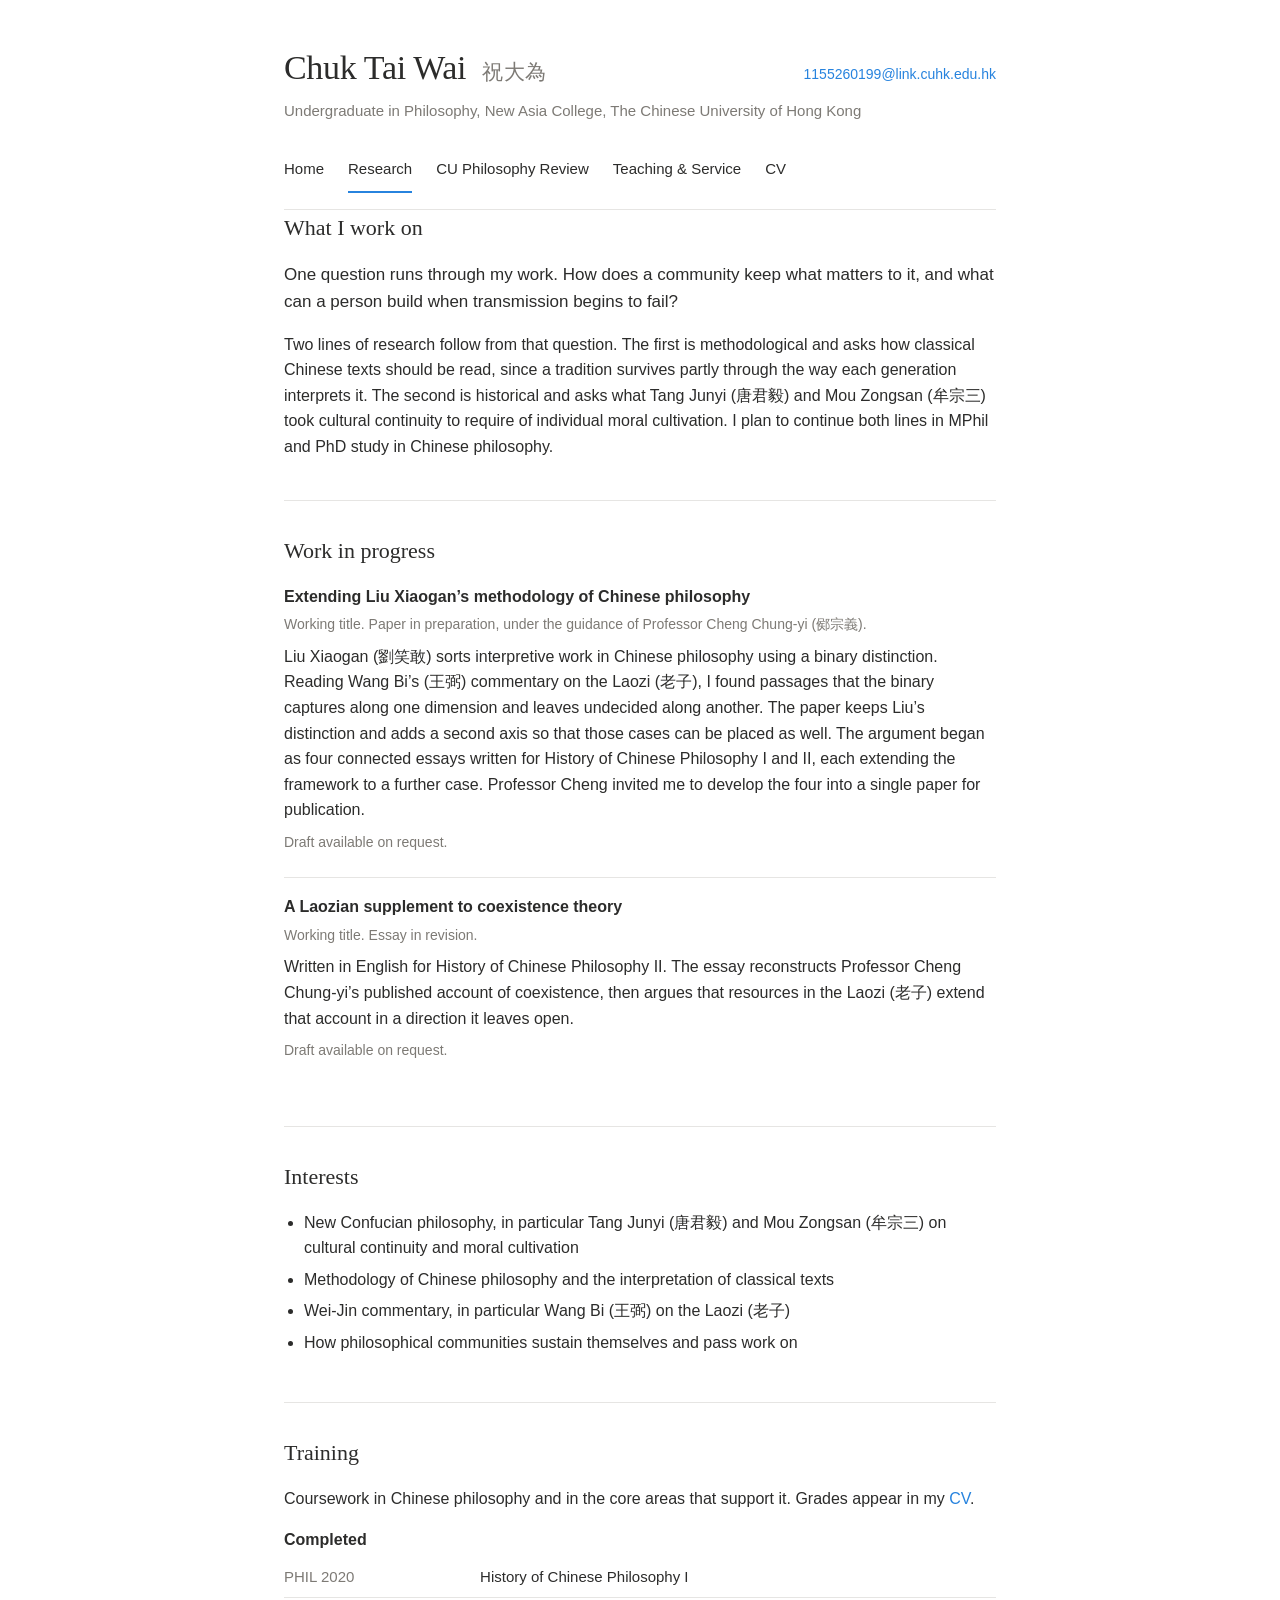
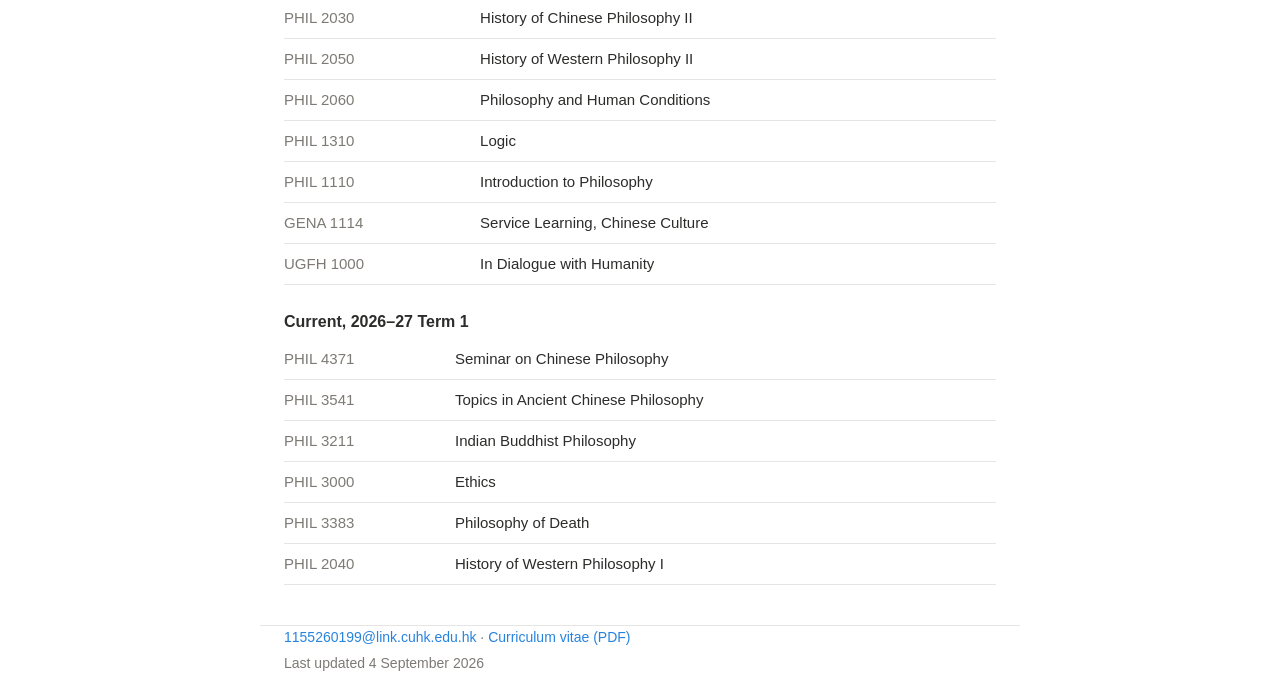
==== research.html @ b450a6c9 "Add files via upload" ====
<!DOCTYPE html>
<html lang="en">
<head>
<meta charset="utf-8">
<meta name="viewport" content="width=device-width, initial-scale=1">
<title>Research | Chuk Tai Wai</title>
<meta name="description" content="Research in Chinese philosophy by Chuk Tai Wai: methodology of interpretation, Wang Bi on the Laozi, and New Confucian accounts of cultural continuity.">
<link rel="icon" href="favicon.svg" type="image/svg+xml">
<link rel="stylesheet" href="style.css">
<link rel="canonical" href="https://chuktaiwai.com/research.html">
<meta property="og:type" content="website">
<meta property="og:title" content="Research | Chuk Tai Wai">
<meta property="og:description" content="Methodology of Chinese philosophy, Wang Bi on the Laozi, and New Confucian accounts of cultural continuity.">
<meta property="og:url" content="https://chuktaiwai.com/research.html">
<meta name="twitter:card" content="summary">
</head>
<body>

<header class="masthead">
  <div class="wrap">
    <div class="masthead-row">
      <h1 class="name">Chuk Tai Wai <span class="zh">祝大為</span></h1>
      <div class="masthead-contact"><a href="mailto:1155260199@link.cuhk.edu.hk">1155260199@link.cuhk.edu.hk</a></div>
    </div>
    <p class="role">Undergraduate in Philosophy, New Asia College, The Chinese University of Hong Kong</p>
    <nav class="menu" aria-label="Main">
      <a href="index.html">Home</a>
      <a href="research.html" aria-current="page">Research</a>
      <a href="review.html">CU Philosophy Review</a>
      <a href="service.html">Teaching &amp; Service</a>
      <a href="files/Chuk-Tai-Wai-CV.pdf">CV</a>
    </nav>
  </div>
</header>

<main class="wrap">

  <section>
    <h2>What I work on</h2>
    <p class="lead">One question runs through my work. How does a community keep what matters to it, and what can a person build when transmission begins to fail?</p>
    <p>Two lines of research follow from that question. The first is methodological and asks how classical Chinese texts should be read, since a tradition survives partly through the way each generation interprets it. The second is historical and asks what Tang Junyi (唐君毅) and Mou Zongsan (牟宗三) took cultural continuity to require of individual moral cultivation. I plan to continue both lines in MPhil and PhD study in Chinese philosophy.</p>
  </section>

  <section>
    <h2>Work in progress</h2>

    <!-- EDIT: add a new entry by copying one <div class="entry"> ... </div> block below. -->
    <div class="entry">
      <h3>Extending Liu Xiaogan&rsquo;s methodology of Chinese philosophy</h3>
      <p class="meta">Working title. Paper in preparation, under the guidance of Professor Cheng Chung-yi (鄇宗義).</p>
      <p>Liu Xiaogan (劉笑敢) sorts interpretive work in Chinese philosophy using a binary distinction. Reading Wang Bi&rsquo;s (王弼) commentary on the Laozi (老子), I found passages that the binary captures along one dimension and leaves undecided along another. The paper keeps Liu&rsquo;s distinction and adds a second axis so that those cases can be placed as well. The argument began as four connected essays written for History of Chinese Philosophy I and II, each extending the framework to a further case. Professor Cheng invited me to develop the four into a single paper for publication.</p>
      <p class="item-note">Draft available on request.</p>
    </div>

    <div class="entry">
      <h3>A Laozian supplement to coexistence theory</h3>
      <p class="meta">Working title. Essay in revision.</p>
      <p>Written in English for History of Chinese Philosophy II. The essay reconstructs Professor Cheng Chung-yi&rsquo;s published account of coexistence, then argues that resources in the Laozi (老子) extend that account in a direction it leaves open.</p>
      <p class="item-note">Draft available on request.</p>
    </div>
  </section>

  <section>
    <h2>Interests</h2>
    <ul class="compact">
      <li>New Confucian philosophy, in particular Tang Junyi (唐君毅) and Mou Zongsan (牟宗三) on cultural continuity and moral cultivation</li>
      <li>Methodology of Chinese philosophy and the interpretation of classical texts</li>
      <li>Wei-Jin commentary, in particular Wang Bi (王弼) on the Laozi (老子)</li>
      <li>How philosophical communities sustain themselves and pass work on</li>
    </ul>
  </section>

  <section>
    <h2>Training</h2>
    <p>Coursework in Chinese philosophy and in the core areas that support it. Grades appear in my <a href="files/Chuk-Tai-Wai-CV.pdf">CV</a>.</p>
    <h3>Completed</h3>
    <table>
      <tbody>
        <tr><td class="code">PHIL 2020</td><td>History of Chinese Philosophy I</td></tr>
        <tr><td class="code">PHIL 2030</td><td>History of Chinese Philosophy II</td></tr>
        <tr><td class="code">PHIL 2050</td><td>History of Western Philosophy II</td></tr>
        <tr><td class="code">PHIL 2060</td><td>Philosophy and Human Conditions</td></tr>
        <tr><td class="code">PHIL 1310</td><td>Logic</td></tr>
        <tr><td class="code">PHIL 1110</td><td>Introduction to Philosophy</td></tr>
        <tr><td class="code">GENA 1114</td><td>Service Learning, Chinese Culture</td></tr>
        <tr><td class="code">UGFH 1000</td><td>In Dialogue with Humanity</td></tr>
      </tbody>
    </table>
    <h3>Current, 2026&ndash;27 Term 1</h3>
    <table>
      <tbody>
        <tr><td class="code">PHIL 4371</td><td>Seminar on Chinese Philosophy</td></tr>
        <tr><td class="code">PHIL 3541</td><td>Topics in Ancient Chinese Philosophy</td></tr>
        <tr><td class="code">PHIL 3211</td><td>Indian Buddhist Philosophy</td></tr>
        <tr><td class="code">PHIL 3000</td><td>Ethics</td></tr>
        <tr><td class="code">PHIL 3383</td><td>Philosophy of Death</td></tr>
        <tr><td class="code">PHIL 2040</td><td>History of Western Philosophy I</td></tr>
      </tbody>
    </table>
  </section>

</main>

<footer class="wrap">
  <p><a href="mailto:1155260199@link.cuhk.edu.hk">1155260199@link.cuhk.edu.hk</a> &middot; <a href="files/Chuk-Tai-Wai-CV.pdf">Curriculum vitae (PDF)</a></p>
  <p>Last updated 4 September 2026</p>
</footer>

</body>
</html>
---- style.css ----
:root {
  --text: #2C2C2B;
  --muted: #7D7A75;
  --canvas: #FFFFFF;
  --soft: #F9F8F7;
  --border: #E6E5E3;
  --accent: #2783DE;
  --maxw: 760px;
}

@media (prefers-color-scheme: dark) {
  :root {
    --text: #FFFFFF;
    --muted: rgba(255,255,255,0.65);
    --canvas: #191919;
    --soft: #202020;
    --border: rgba(255,255,255,0.20);
    --accent: #5E9FE8;
  }
}

* { box-sizing: border-box; }

html { -webkit-text-size-adjust: 100%; }

body {
  margin: 0;
  background: var(--canvas);
  color: var(--text);
  font-family: -apple-system, BlinkMacSystemFont, "Segoe UI", Roboto, Helvetica, Arial, sans-serif;
  font-size: 16px;
  line-height: 1.6;
  -webkit-font-smoothing: antialiased;
}

.wrap {
  max-width: var(--maxw);
  margin: 0 auto;
  padding: 0 24px;
}

a { color: var(--accent); text-decoration: none; }
a:hover { text-decoration: underline; }
a:focus-visible { outline: 2px solid var(--accent); outline-offset: 2px; border-radius: 2px; }

/* Header */

.masthead { padding: 48px 0 0; }

.masthead-row {
  display: flex;
  flex-wrap: wrap;
  align-items: baseline;
  justify-content: space-between;
  gap: 8px 24px;
}

.name {
  font-family: Georgia, "Times New Roman", serif;
  font-size: 34px;
  line-height: 1.15;
  font-weight: 400;
  letter-spacing: -0.01em;
  margin: 0;
}

.name .zh {
  font-size: 0.62em;
  color: var(--muted);
  margin-left: 8px;
  letter-spacing: 0.02em;
}

.masthead-contact {
  font-size: 14px;
  color: var(--muted);
}

.role {
  margin: 12px 0 0;
  color: var(--muted);
  font-size: 15px;
}

/* Navigation */

nav.menu {
  margin-top: 24px;
  padding-bottom: 16px;
  border-bottom: 1px solid var(--border);
  display: flex;
  flex-wrap: wrap;
  gap: 8px 24px;
  font-size: 15px;
}

nav.menu a {
  color: var(--text);
  padding: 10px 0;
  min-height: 44px;
  display: inline-flex;
  align-items: center;
  border-bottom: 2px solid transparent;
}

nav.menu a:hover { text-decoration: none; border-bottom-color: var(--border); }
nav.menu a[aria-current="page"] { border-bottom-color: var(--accent); }

/* Sections */

main { padding: 40px 0 0; }

section { padding: 0 0 40px; }
section + section { border-top: 1px solid var(--border); padding-top: 32px; }

h2 {
  font-family: Georgia, "Times New Roman", serif;
  font-size: 22px;
  font-weight: 400;
  margin: 0 0 16px;
}

h3 {
  font-size: 16px;
  font-weight: 600;
  margin: 24px 0 4px;
}

h3:first-of-type { margin-top: 0; }

p { margin: 0 0 16px; }
p:last-child { margin-bottom: 0; }

.lead { font-size: 17px; }

.meta { color: var(--muted); font-size: 14px; margin: 0 0 8px; }

/* Bio row */

.bio {
  display: flex;
  gap: 32px;
  align-items: flex-start;
}

.bio img {
  width: 160px;
  height: 160px;
  border-radius: 8px;
  border: 1px solid var(--border);
  background: var(--soft);
  flex: 0 0 auto;
}

.bio-text { flex: 1 1 auto; min-width: 0; }

@media (max-width: 560px) {
  .bio { flex-direction: column; gap: 20px; }
  .bio img { width: 128px; height: 128px; }
  .name { font-size: 28px; }
  .masthead { padding-top: 32px; }
}

/* Lists */

ul.plain, ol.plain {
  margin: 0;
  padding: 0;
  list-style: none;
}

ul.plain > li, ol.plain > li {
  padding: 12px 0;
  border-top: 1px solid var(--border);
}

ul.plain > li:first-child, ol.plain > li:first-child { border-top: 0; padding-top: 0; }

.item-title { font-weight: 600; }
.item-note { color: var(--muted); font-size: 14px; }

ul.compact { margin: 0; padding-left: 20px; }
ul.compact li { margin-bottom: 6px; }

/* Callout for the work-in-progress entries */

.entry { padding: 16px 0; border-top: 1px solid var(--border); }
.entry:first-of-type { border-top: 0; padding-top: 0; }
.entry h3 { margin-top: 0; }
.entry p { margin-bottom: 8px; }

/* Course table */

table {
  width: 100%;
  border-collapse: collapse;
  font-size: 15px;
}

th, td {
  text-align: left;
  padding: 8px 12px 8px 0;
  border-bottom: 1px solid var(--border);
  vertical-align: top;
}

th { font-weight: 600; color: var(--muted); font-size: 14px; }
td.code { white-space: nowrap; color: var(--muted); }

/* Footer */

footer {
  border-top: 1px solid var(--border);
  margin-top: 8px;
  padding: 24px 0 64px;
  color: var(--muted);
  font-size: 14px;
}

footer p { margin: 0 0 4px; }

@media print {
  nav.menu, footer { display: none; }
  body { font-size: 11pt; color: #000; background: #fff; }
}
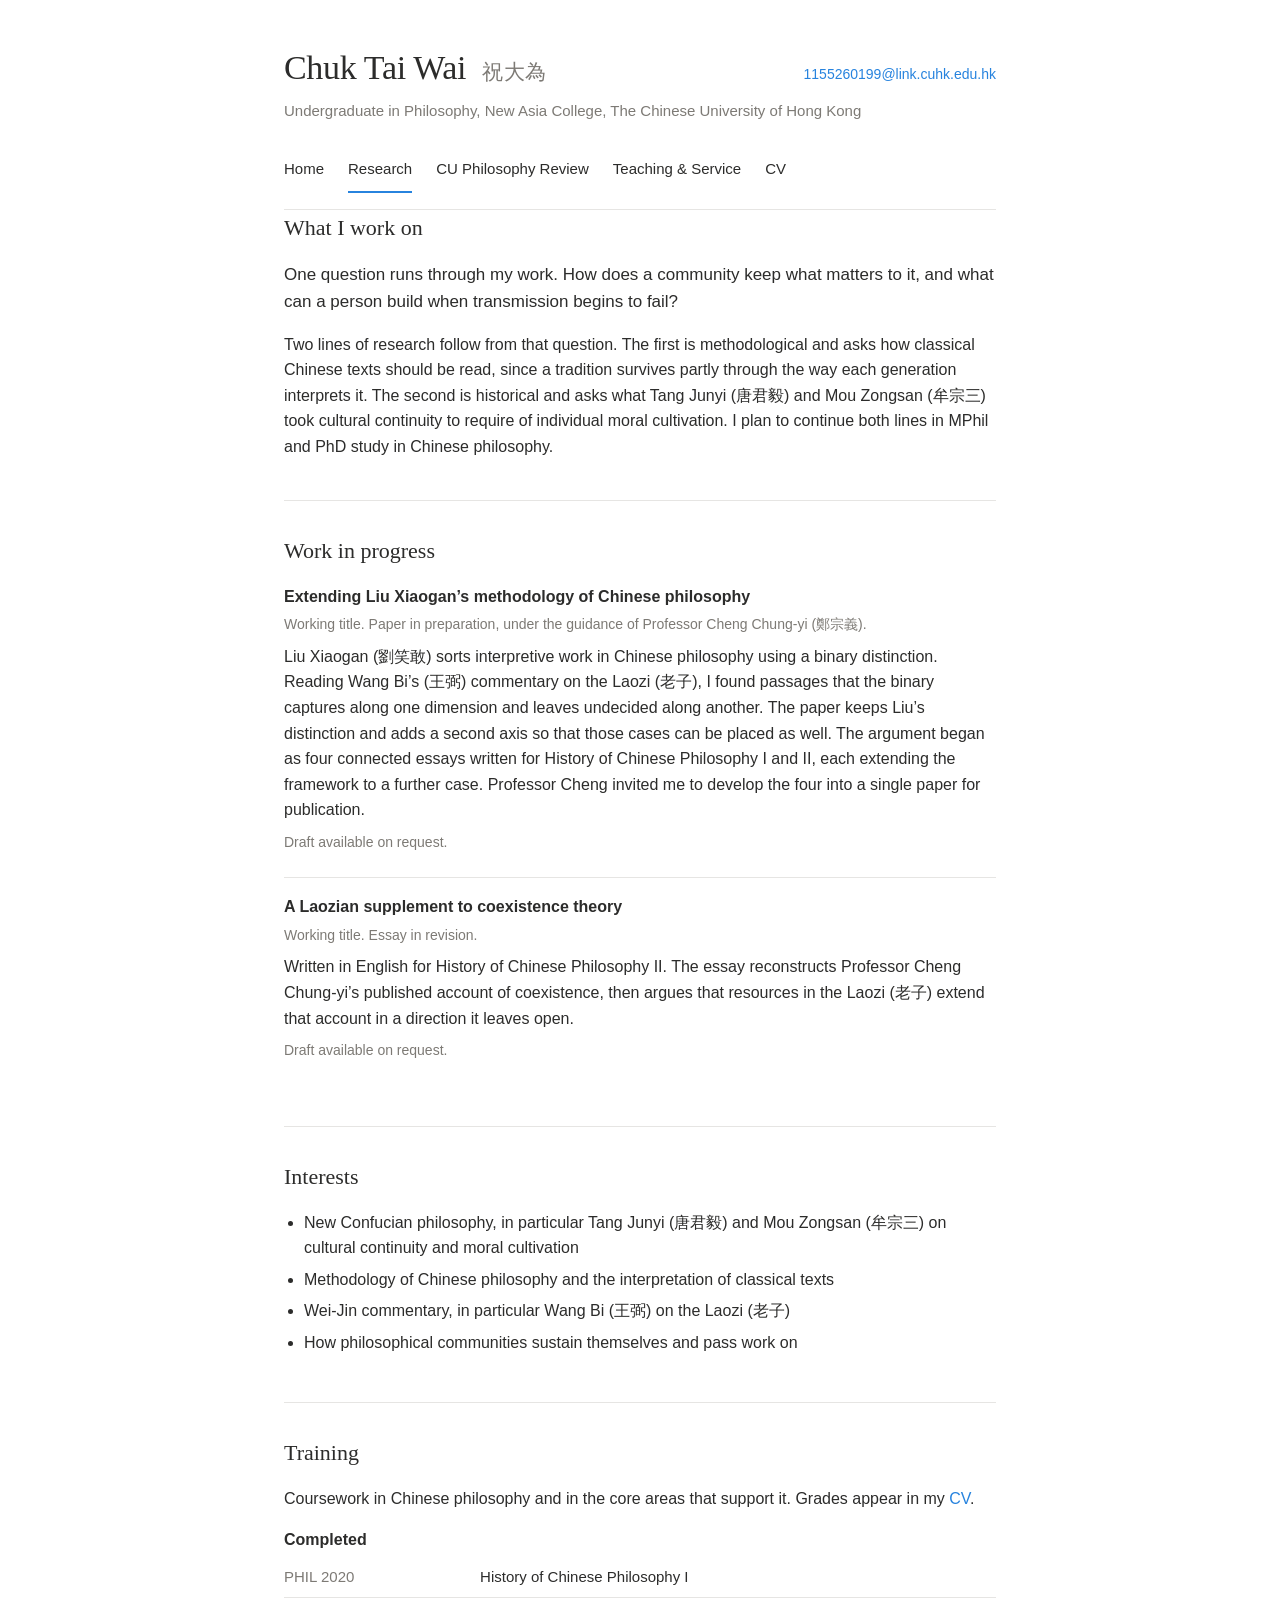
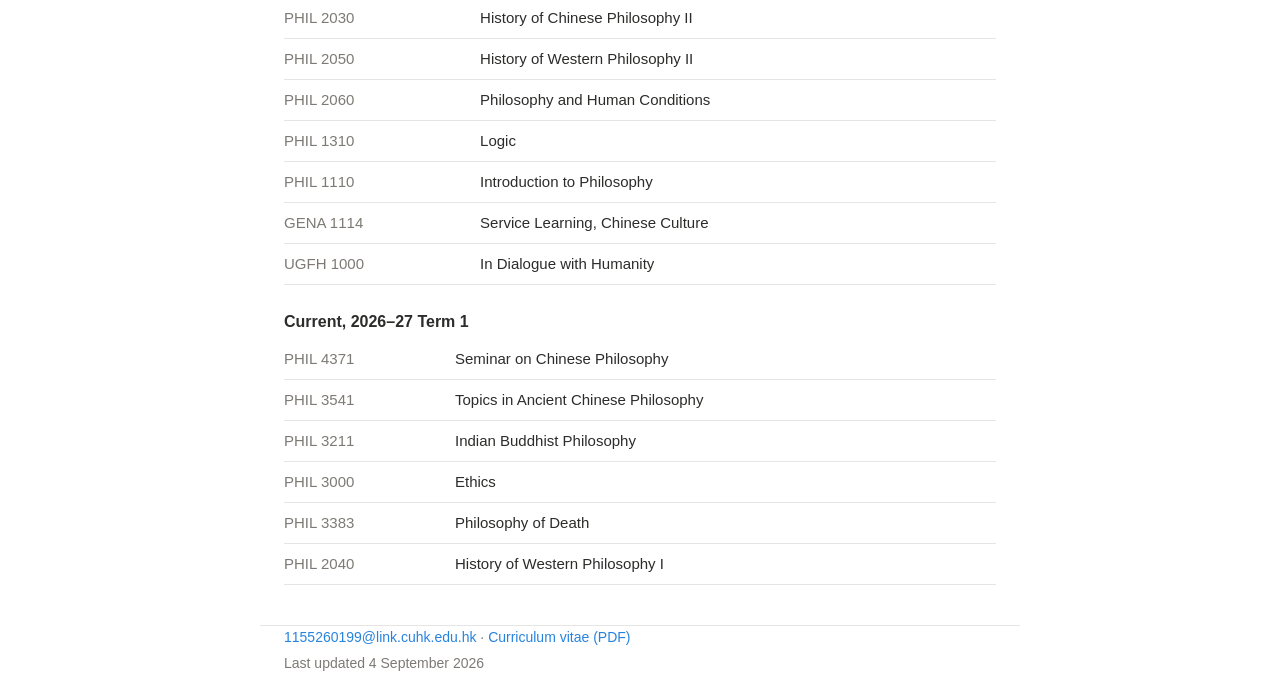
==== commit da65a0c2: "Fix Professor Cheng's name" ====
--- a/research.html
+++ b/research.html
@@ -47,7 +47,7 @@
     <!-- EDIT: add a new entry by copying one <div class="entry"> ... </div> block below. -->
     <div class="entry">
       <h3>Extending Liu Xiaogan&rsquo;s methodology of Chinese philosophy</h3>
-      <p class="meta">Working title. Paper in preparation, under the guidance of Professor Cheng Chung-yi (鄇宗義).</p>
+      <p class="meta">Working title. Paper in preparation, under the guidance of Professor Cheng Chung-yi (鄭宗義).</p>
       <p>Liu Xiaogan (劉笑敢) sorts interpretive work in Chinese philosophy using a binary distinction. Reading Wang Bi&rsquo;s (王弼) commentary on the Laozi (老子), I found passages that the binary captures along one dimension and leaves undecided along another. The paper keeps Liu&rsquo;s distinction and adds a second axis so that those cases can be placed as well. The argument began as four connected essays written for History of Chinese Philosophy I and II, each extending the framework to a further case. Professor Cheng invited me to develop the four into a single paper for publication.</p>
       <p class="item-note">Draft available on request.</p>
     </div>
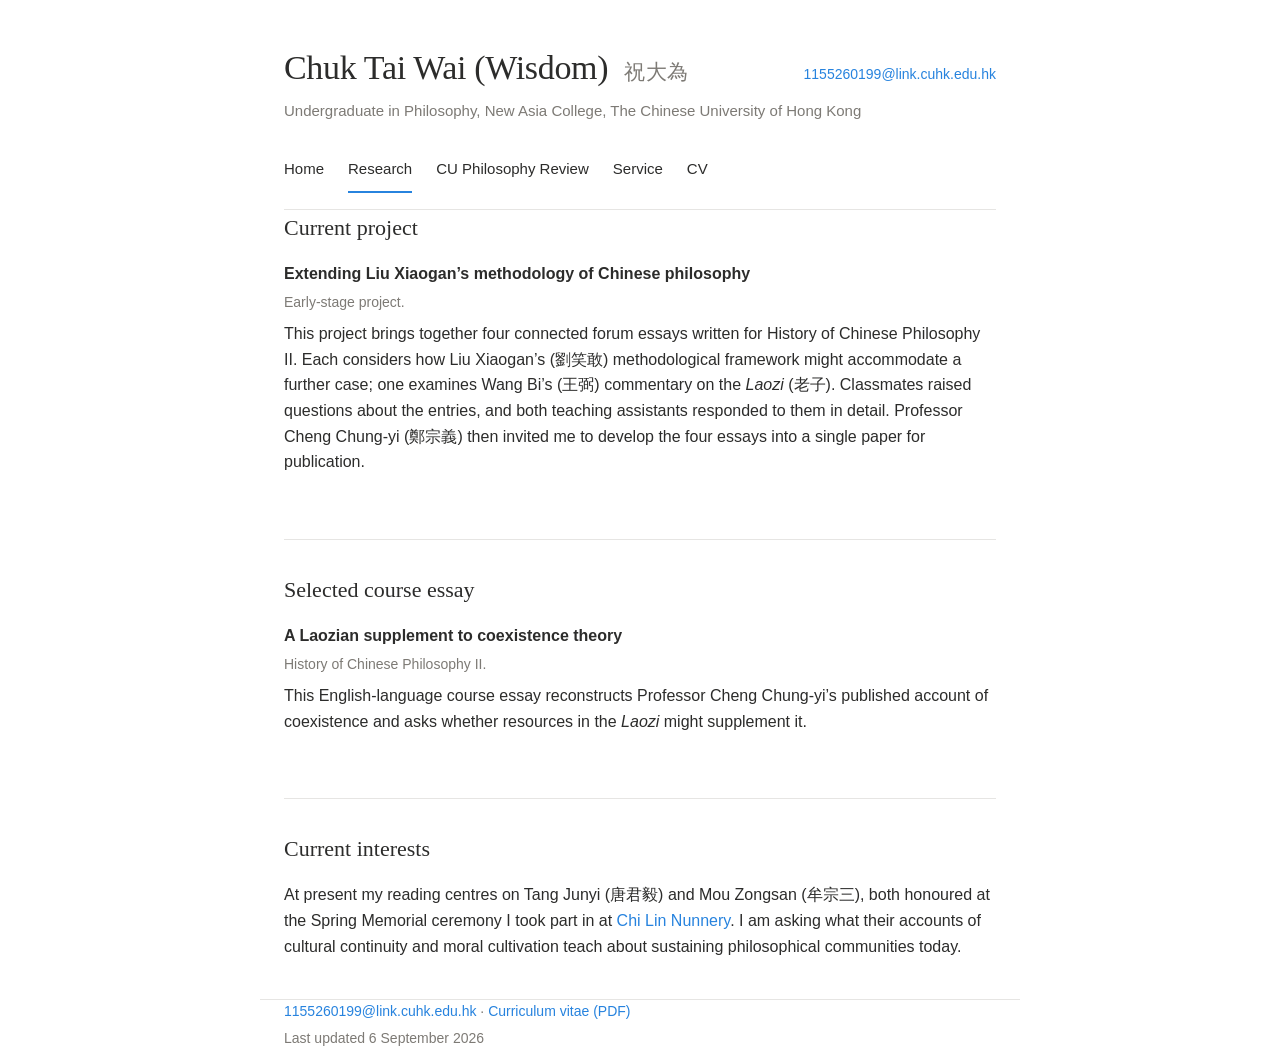
==== commit 1cca7663: "Add files via upload" ====
--- a/research.html
+++ b/research.html
@@ -4,13 +4,13 @@
 <meta charset="utf-8">
 <meta name="viewport" content="width=device-width, initial-scale=1">
 <title>Research | Chuk Tai Wai</title>
-<meta name="description" content="Research in Chinese philosophy by Chuk Tai Wai: methodology of interpretation, Wang Bi on the Laozi, and New Confucian accounts of cultural continuity.">
+<meta name="description" content="Current academic work and interests of Chuk Tai Wai, including Liu Xiaogan’s methodology of Chinese philosophy and New Confucian accounts of cultural continuity.">
 <link rel="icon" href="favicon.svg" type="image/svg+xml">
 <link rel="stylesheet" href="style.css">
 <link rel="canonical" href="https://chuktaiwai.com/research.html">
 <meta property="og:type" content="website">
 <meta property="og:title" content="Research | Chuk Tai Wai">
-<meta property="og:description" content="Methodology of Chinese philosophy, Wang Bi on the Laozi, and New Confucian accounts of cultural continuity.">
+<meta property="og:description" content="A current paper project on Liu Xiaogan’s methodology and a selected course essay on the Laozi.">
 <meta property="og:url" content="https://chuktaiwai.com/research.html">
 <meta name="twitter:card" content="summary">
 </head>
@@ -19,7 +19,7 @@
 <header class="masthead">
   <div class="wrap">
     <div class="masthead-row">
-      <h1 class="name">Chuk Tai Wai <span class="zh">祝大為</span></h1>
+      <h1 class="name">Chuk Tai Wai (Wisdom) <span class="zh">祝大為</span></h1>
       <div class="masthead-contact"><a href="mailto:1155260199@link.cuhk.edu.hk">1155260199@link.cuhk.edu.hk</a></div>
     </div>
     <p class="role">Undergraduate in Philosophy, New Asia College, The Chinese University of Hong Kong</p>
@@ -27,7 +27,7 @@
       <a href="index.html">Home</a>
       <a href="research.html" aria-current="page">Research</a>
       <a href="review.html">CU Philosophy Review</a>
-      <a href="service.html">Teaching &amp; Service</a>
+      <a href="service.html">Service</a>
       <a href="files/Chuk-Tai-Wai-CV.pdf">CV</a>
     </nav>
   </div>
@@ -36,74 +36,34 @@
 <main class="wrap">
 
   <section>
-    <h2>What I work on</h2>
-    <p class="lead">One question runs through my work. How does a community keep what matters to it, and what can a person build when transmission begins to fail?</p>
-    <p>Two lines of research follow from that question. The first is methodological and asks how classical Chinese texts should be read, since a tradition survives partly through the way each generation interprets it. The second is historical and asks what Tang Junyi (唐君毅) and Mou Zongsan (牟宗三) took cultural continuity to require of individual moral cultivation. I plan to continue both lines in MPhil and PhD study in Chinese philosophy.</p>
-  </section>
-
-  <section>
-    <h2>Work in progress</h2>
-
-    <!-- EDIT: add a new entry by copying one <div class="entry"> ... </div> block below. -->
+    <h2>Current project</h2>
     <div class="entry">
       <h3>Extending Liu Xiaogan&rsquo;s methodology of Chinese philosophy</h3>
-      <p class="meta">Working title. Paper in preparation, under the guidance of Professor Cheng Chung-yi (鄭宗義).</p>
-      <p>Liu Xiaogan (劉笑敢) sorts interpretive work in Chinese philosophy using a binary distinction. Reading Wang Bi&rsquo;s (王弼) commentary on the Laozi (老子), I found passages that the binary captures along one dimension and leaves undecided along another. The paper keeps Liu&rsquo;s distinction and adds a second axis so that those cases can be placed as well. The argument began as four connected essays written for History of Chinese Philosophy I and II, each extending the framework to a further case. Professor Cheng invited me to develop the four into a single paper for publication.</p>
-      <p class="item-note">Draft available on request.</p>
-    </div>
-
-    <div class="entry">
-      <h3>A Laozian supplement to coexistence theory</h3>
-      <p class="meta">Working title. Essay in revision.</p>
-      <p>Written in English for History of Chinese Philosophy II. The essay reconstructs Professor Cheng Chung-yi&rsquo;s published account of coexistence, then argues that resources in the Laozi (老子) extend that account in a direction it leaves open.</p>
-      <p class="item-note">Draft available on request.</p>
+      <p class="meta">Early-stage project.</p>
+      <p>This project brings together four connected forum essays written for History of Chinese Philosophy II. Each considers how Liu Xiaogan&rsquo;s (劉笑敢) methodological framework might accommodate a further case; one examines Wang Bi&rsquo;s (王弼) commentary on the <em>Laozi</em> (老子). Classmates raised questions about the entries, and both teaching assistants responded to them in detail. Professor Cheng Chung-yi (鄭宗義) then invited me to develop the four essays into a single paper for publication.</p>
     </div>
   </section>
 
   <section>
-    <h2>Interests</h2>
-    <ul class="compact">
-      <li>New Confucian philosophy, in particular Tang Junyi (唐君毅) and Mou Zongsan (牟宗三) on cultural continuity and moral cultivation</li>
-      <li>Methodology of Chinese philosophy and the interpretation of classical texts</li>
-      <li>Wei-Jin commentary, in particular Wang Bi (王弼) on the Laozi (老子)</li>
-      <li>How philosophical communities sustain themselves and pass work on</li>
-    </ul>
+    <h2>Selected course essay</h2>
+    <div class="entry">
+      <h3>A Laozian supplement to coexistence theory</h3>
+      <p class="meta">History of Chinese Philosophy II.</p>
+      <p>This English-language course essay reconstructs Professor Cheng Chung-yi&rsquo;s published account of coexistence and asks whether resources in the <em>Laozi</em> might supplement it.</p>
+    </div>
   </section>
 
   <section>
-    <h2>Training</h2>
-    <p>Coursework in Chinese philosophy and in the core areas that support it. Grades appear in my <a href="files/Chuk-Tai-Wai-CV.pdf">CV</a>.</p>
-    <h3>Completed</h3>
-    <table>
-      <tbody>
-        <tr><td class="code">PHIL 2020</td><td>History of Chinese Philosophy I</td></tr>
-        <tr><td class="code">PHIL 2030</td><td>History of Chinese Philosophy II</td></tr>
-        <tr><td class="code">PHIL 2050</td><td>History of Western Philosophy II</td></tr>
-        <tr><td class="code">PHIL 2060</td><td>Philosophy and Human Conditions</td></tr>
-        <tr><td class="code">PHIL 1310</td><td>Logic</td></tr>
-        <tr><td class="code">PHIL 1110</td><td>Introduction to Philosophy</td></tr>
-        <tr><td class="code">GENA 1114</td><td>Service Learning, Chinese Culture</td></tr>
-        <tr><td class="code">UGFH 1000</td><td>In Dialogue with Humanity</td></tr>
-      </tbody>
-    </table>
-    <h3>Current, 2026&ndash;27 Term 1</h3>
-    <table>
-      <tbody>
-        <tr><td class="code">PHIL 4371</td><td>Seminar on Chinese Philosophy</td></tr>
-        <tr><td class="code">PHIL 3541</td><td>Topics in Ancient Chinese Philosophy</td></tr>
-        <tr><td class="code">PHIL 3211</td><td>Indian Buddhist Philosophy</td></tr>
-        <tr><td class="code">PHIL 3000</td><td>Ethics</td></tr>
-        <tr><td class="code">PHIL 3383</td><td>Philosophy of Death</td></tr>
-        <tr><td class="code">PHIL 2040</td><td>History of Western Philosophy I</td></tr>
-      </tbody>
-    </table>
+    <h2>Current interests</h2>
+    <p>At present my reading centres on Tang Junyi (唐君毅) and Mou Zongsan (牟宗三), both honoured at the Spring Memorial ceremony I took part in at <a href="service.html">Chi Lin Nunnery</a>. I am asking what their accounts of cultural continuity and moral cultivation teach about sustaining philosophical communities today.</p>
   </section>
 
 </main>
 
 <footer class="wrap">
   <p><a href="mailto:1155260199@link.cuhk.edu.hk">1155260199@link.cuhk.edu.hk</a> &middot; <a href="files/Chuk-Tai-Wai-CV.pdf">Curriculum vitae (PDF)</a></p>
-  <p>Last updated 4 September 2026</p>
+  <!-- EDIT: change this date whenever you update the site. -->
+  <p>Last updated 6 September 2026</p>
 </footer>
 
 </body>
--- a/style.css
+++ b/style.css
@@ -69,6 +69,8 @@
   color: var(--muted);
   margin-left: 8px;
   letter-spacing: 0.02em;
+  display: inline-block;
+  white-space: nowrap;
 }
 
 .masthead-contact {
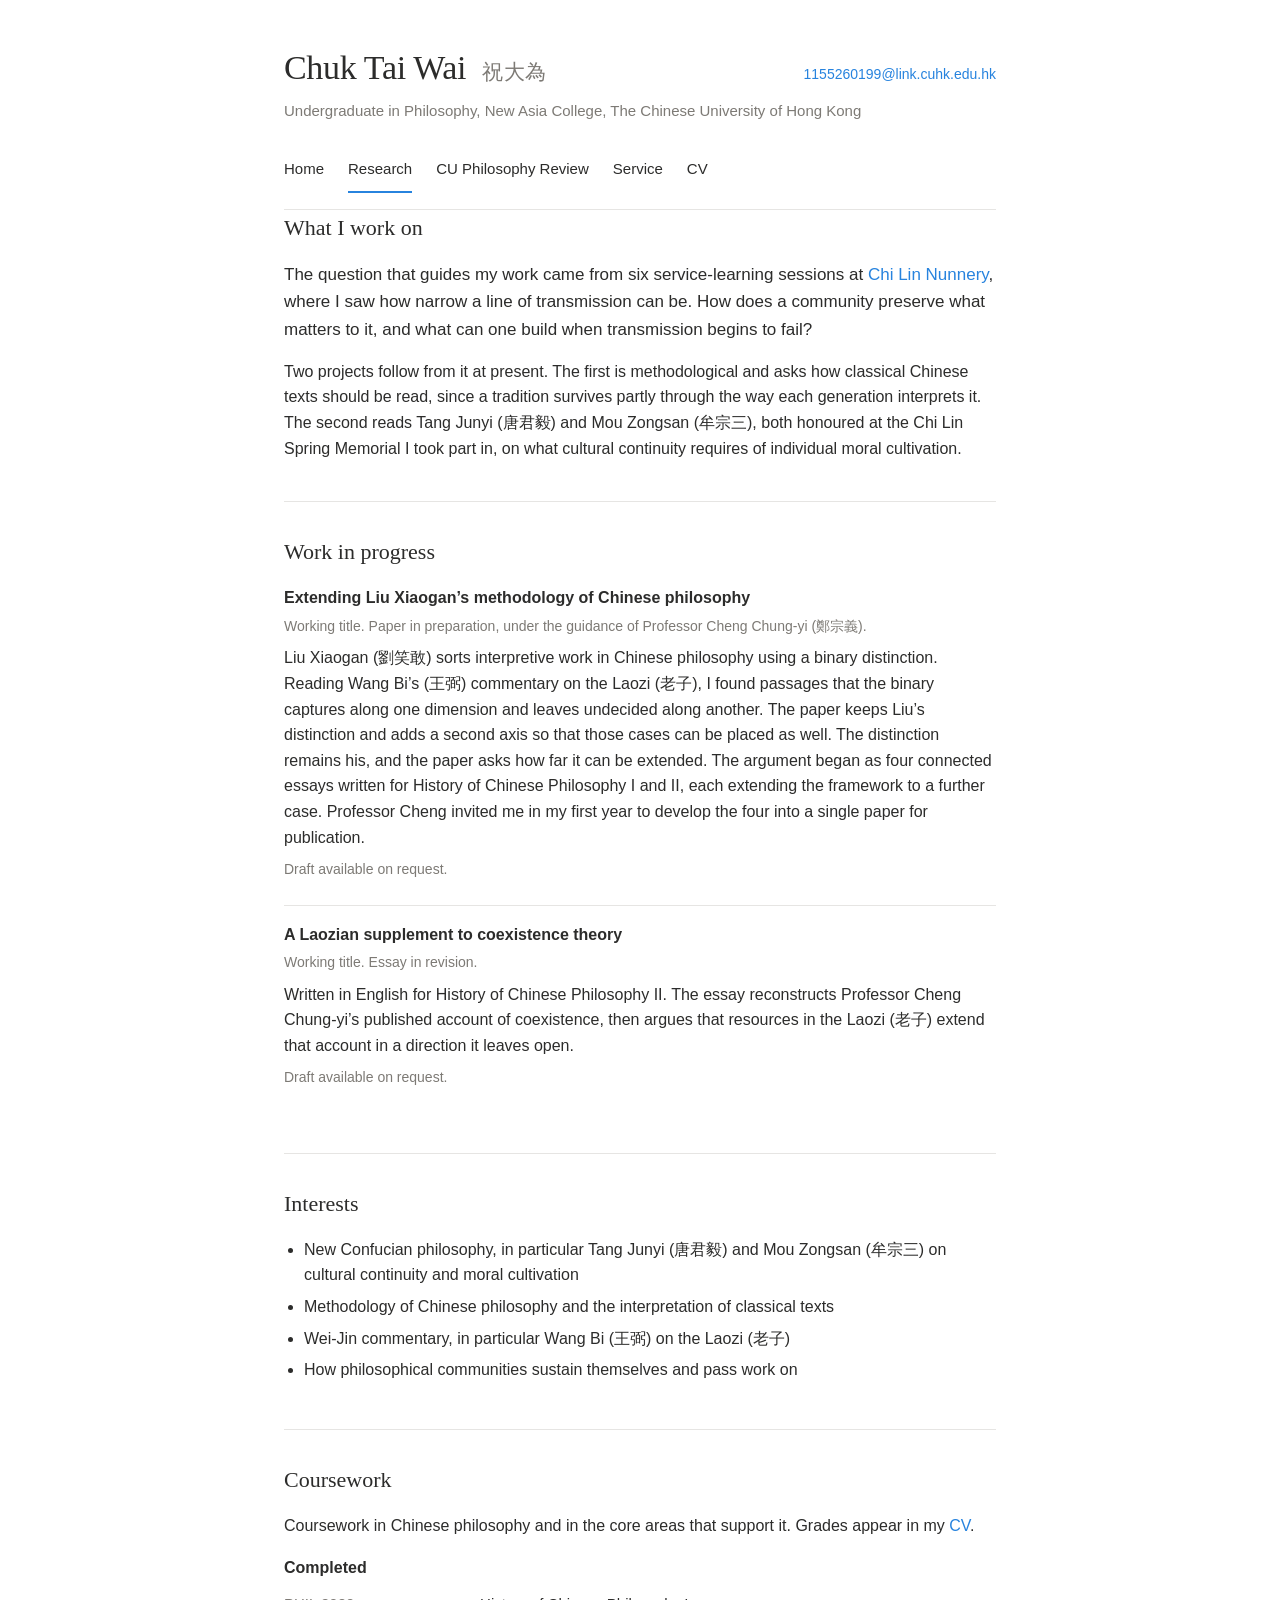
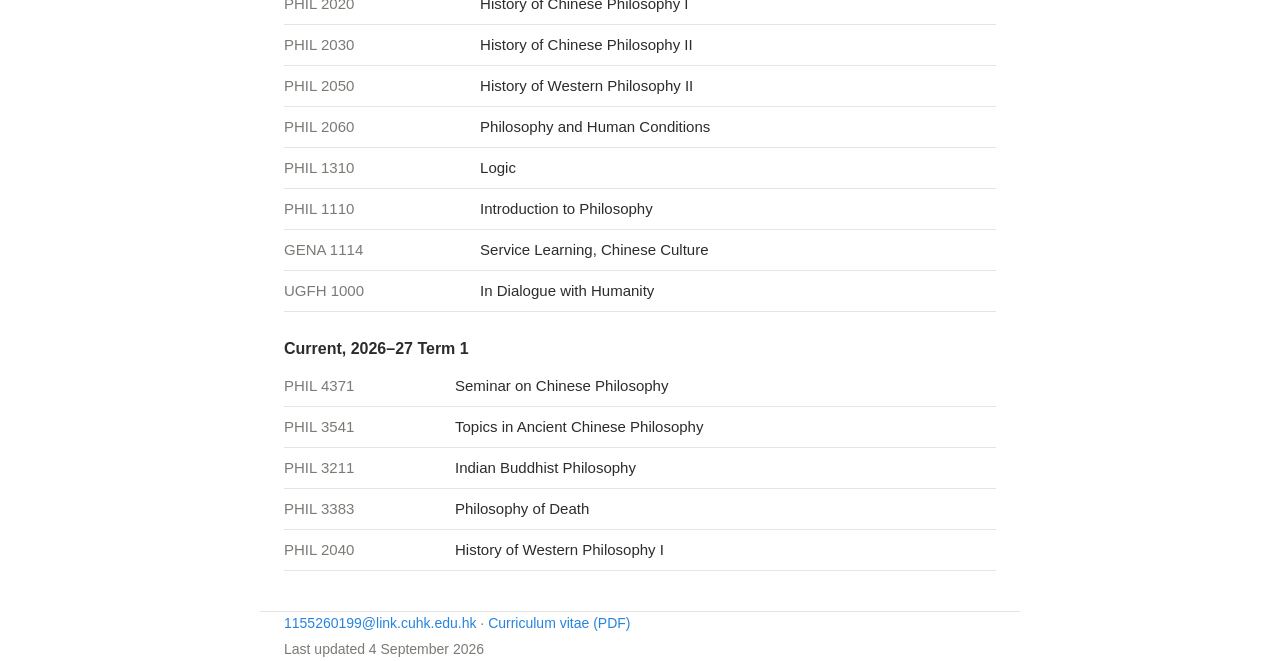
==== commit 06e934c0: "Add files via upload" ====
--- a/research.html
+++ b/research.html
@@ -4,13 +4,13 @@
 <meta charset="utf-8">
 <meta name="viewport" content="width=device-width, initial-scale=1">
 <title>Research | Chuk Tai Wai</title>
-<meta name="description" content="Current academic work and interests of Chuk Tai Wai, including Liu Xiaogan’s methodology of Chinese philosophy and New Confucian accounts of cultural continuity.">
+<meta name="description" content="Work in progress by Chuk Tai Wai: the methodology of Chinese philosophy, Wang Bi on the Laozi, and a Laozian supplement to coexistence theory.">
 <link rel="icon" href="favicon.svg" type="image/svg+xml">
 <link rel="stylesheet" href="style.css">
 <link rel="canonical" href="https://chuktaiwai.com/research.html">
 <meta property="og:type" content="website">
 <meta property="og:title" content="Research | Chuk Tai Wai">
-<meta property="og:description" content="A current paper project on Liu Xiaogan’s methodology and a selected course essay on the Laozi.">
+<meta property="og:description" content="Methodology of Chinese philosophy, Wang Bi on the Laozi, and New Confucian accounts of cultural continuity.">
 <meta property="og:url" content="https://chuktaiwai.com/research.html">
 <meta name="twitter:card" content="summary">
 </head>
@@ -19,7 +19,7 @@
 <header class="masthead">
   <div class="wrap">
     <div class="masthead-row">
-      <h1 class="name">Chuk Tai Wai (Wisdom) <span class="zh">祝大為</span></h1>
+      <h1 class="name">Chuk Tai Wai <span class="zh">祝大為</span></h1>
       <div class="masthead-contact"><a href="mailto:1155260199@link.cuhk.edu.hk">1155260199@link.cuhk.edu.hk</a></div>
     </div>
     <p class="role">Undergraduate in Philosophy, New Asia College, The Chinese University of Hong Kong</p>
@@ -36,34 +36,73 @@
 <main class="wrap">
 
   <section>
-    <h2>Current project</h2>
+    <h2>What I work on</h2>
+    <p class="lead">The question that guides my work came from six service-learning sessions at <a href="service.html">Chi Lin Nunnery</a>, where I saw how narrow a line of transmission can be. How does a community preserve what matters to it, and what can one build when transmission begins to fail?</p>
+    <p>Two projects follow from it at present. The first is methodological and asks how classical Chinese texts should be read, since a tradition survives partly through the way each generation interprets it. The second reads Tang Junyi (唐君毅) and Mou Zongsan (牟宗三), both honoured at the Chi Lin Spring Memorial I took part in, on what cultural continuity requires of individual moral cultivation.</p>
+  </section>
+
+  <section>
+    <h2>Work in progress</h2>
+
+    <!-- EDIT: add a new entry by copying one <div class="entry"> ... </div> block below. -->
     <div class="entry">
       <h3>Extending Liu Xiaogan&rsquo;s methodology of Chinese philosophy</h3>
-      <p class="meta">Early-stage project.</p>
-      <p>This project brings together four connected forum essays written for History of Chinese Philosophy II. Each considers how Liu Xiaogan&rsquo;s (劉笑敢) methodological framework might accommodate a further case; one examines Wang Bi&rsquo;s (王弼) commentary on the <em>Laozi</em> (老子). Classmates raised questions about the entries, and both teaching assistants responded to them in detail. Professor Cheng Chung-yi (鄭宗義) then invited me to develop the four essays into a single paper for publication.</p>
+      <p class="meta">Working title. Paper in preparation, under the guidance of Professor Cheng Chung-yi (鄭宗義).</p>
+      <p>Liu Xiaogan (劉笑敢) sorts interpretive work in Chinese philosophy using a binary distinction. Reading Wang Bi&rsquo;s (王弼) commentary on the Laozi (老子), I found passages that the binary captures along one dimension and leaves undecided along another. The paper keeps Liu&rsquo;s distinction and adds a second axis so that those cases can be placed as well. The distinction remains his, and the paper asks how far it can be extended. The argument began as four connected essays written for History of Chinese Philosophy I and II, each extending the framework to a further case. Professor Cheng invited me in my first year to develop the four into a single paper for publication.</p>
+      <p class="item-note">Draft available on request.</p>
+    </div>
+
+    <div class="entry">
+      <h3>A Laozian supplement to coexistence theory</h3>
+      <p class="meta">Working title. Essay in revision.</p>
+      <p>Written in English for History of Chinese Philosophy II. The essay reconstructs Professor Cheng Chung-yi&rsquo;s published account of coexistence, then argues that resources in the Laozi (老子) extend that account in a direction it leaves open.</p>
+      <p class="item-note">Draft available on request.</p>
     </div>
   </section>
 
   <section>
-    <h2>Selected course essay</h2>
-    <div class="entry">
-      <h3>A Laozian supplement to coexistence theory</h3>
-      <p class="meta">History of Chinese Philosophy II.</p>
-      <p>This English-language course essay reconstructs Professor Cheng Chung-yi&rsquo;s published account of coexistence and asks whether resources in the <em>Laozi</em> might supplement it.</p>
-    </div>
+    <h2>Interests</h2>
+    <ul class="compact">
+      <li>New Confucian philosophy, in particular Tang Junyi (唐君毅) and Mou Zongsan (牟宗三) on cultural continuity and moral cultivation</li>
+      <li>Methodology of Chinese philosophy and the interpretation of classical texts</li>
+      <li>Wei-Jin commentary, in particular Wang Bi (王弼) on the Laozi (老子)</li>
+      <li>How philosophical communities sustain themselves and pass work on</li>
+    </ul>
   </section>
 
   <section>
-    <h2>Current interests</h2>
-    <p>At present my reading centres on Tang Junyi (唐君毅) and Mou Zongsan (牟宗三), both honoured at the Spring Memorial ceremony I took part in at <a href="service.html">Chi Lin Nunnery</a>. I am asking what their accounts of cultural continuity and moral cultivation teach about sustaining philosophical communities today.</p>
+    <h2>Coursework</h2>
+    <p>Coursework in Chinese philosophy and in the core areas that support it. Grades appear in my <a href="files/Chuk-Tai-Wai-CV.pdf">CV</a>.</p>
+    <h3>Completed</h3>
+    <table>
+      <tbody>
+        <tr><td class="code">PHIL 2020</td><td>History of Chinese Philosophy I</td></tr>
+        <tr><td class="code">PHIL 2030</td><td>History of Chinese Philosophy II</td></tr>
+        <tr><td class="code">PHIL 2050</td><td>History of Western Philosophy II</td></tr>
+        <tr><td class="code">PHIL 2060</td><td>Philosophy and Human Conditions</td></tr>
+        <tr><td class="code">PHIL 1310</td><td>Logic</td></tr>
+        <tr><td class="code">PHIL 1110</td><td>Introduction to Philosophy</td></tr>
+        <tr><td class="code">GENA 1114</td><td>Service Learning, Chinese Culture</td></tr>
+        <tr><td class="code">UGFH 1000</td><td>In Dialogue with Humanity</td></tr>
+      </tbody>
+    </table>
+    <h3>Current, 2026&ndash;27 Term 1</h3>
+    <table>
+      <tbody>
+        <tr><td class="code">PHIL 4371</td><td>Seminar on Chinese Philosophy</td></tr>
+        <tr><td class="code">PHIL 3541</td><td>Topics in Ancient Chinese Philosophy</td></tr>
+        <tr><td class="code">PHIL 3211</td><td>Indian Buddhist Philosophy</td></tr>
+        <tr><td class="code">PHIL 3383</td><td>Philosophy of Death</td></tr>
+        <tr><td class="code">PHIL 2040</td><td>History of Western Philosophy I</td></tr>
+      </tbody>
+    </table>
   </section>
 
 </main>
 
 <footer class="wrap">
   <p><a href="mailto:1155260199@link.cuhk.edu.hk">1155260199@link.cuhk.edu.hk</a> &middot; <a href="files/Chuk-Tai-Wai-CV.pdf">Curriculum vitae (PDF)</a></p>
-  <!-- EDIT: change this date whenever you update the site. -->
-  <p>Last updated 6 September 2026</p>
+  <p>Last updated 4 September 2026</p>
 </footer>
 
 </body>
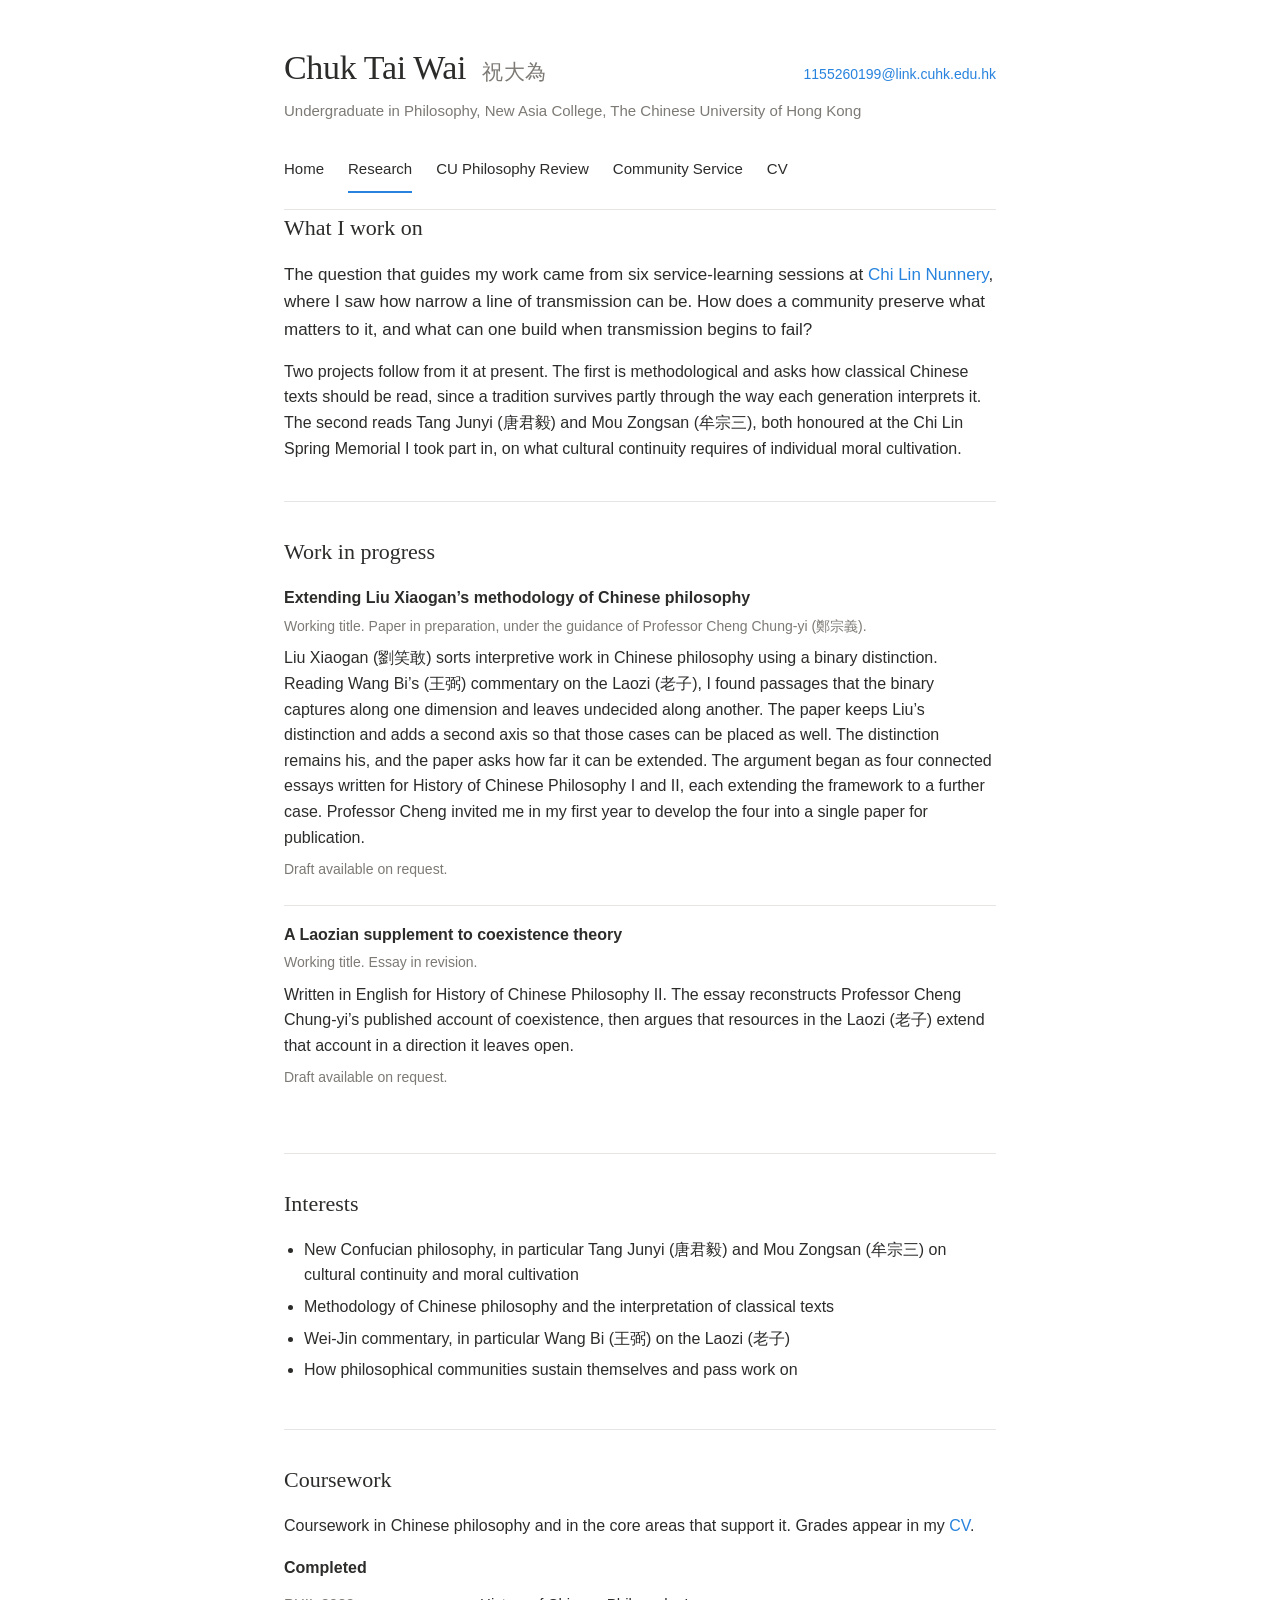
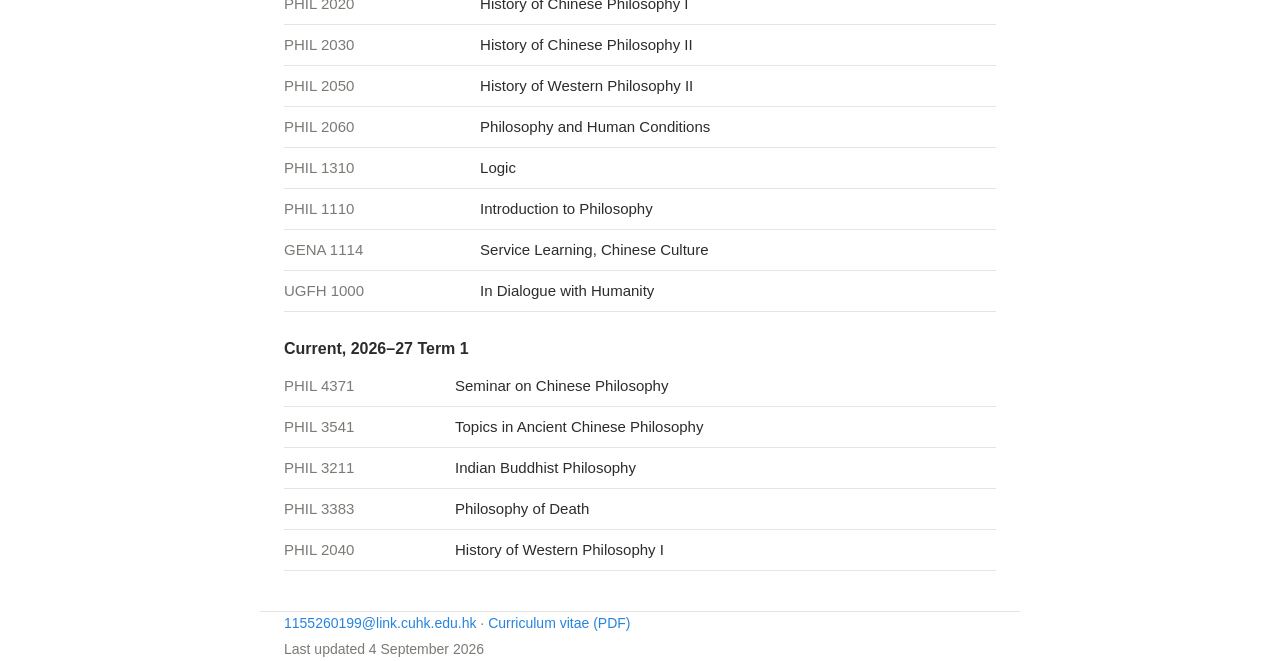
==== commit e21acc76: "Add files via upload" ====
--- a/research.html
+++ b/research.html
@@ -27,7 +27,7 @@
       <a href="index.html">Home</a>
       <a href="research.html" aria-current="page">Research</a>
       <a href="review.html">CU Philosophy Review</a>
-      <a href="service.html">Service</a>
+      <a href="service.html">Community Service</a>
       <a href="files/Chuk-Tai-Wai-CV.pdf">CV</a>
     </nav>
   </div>
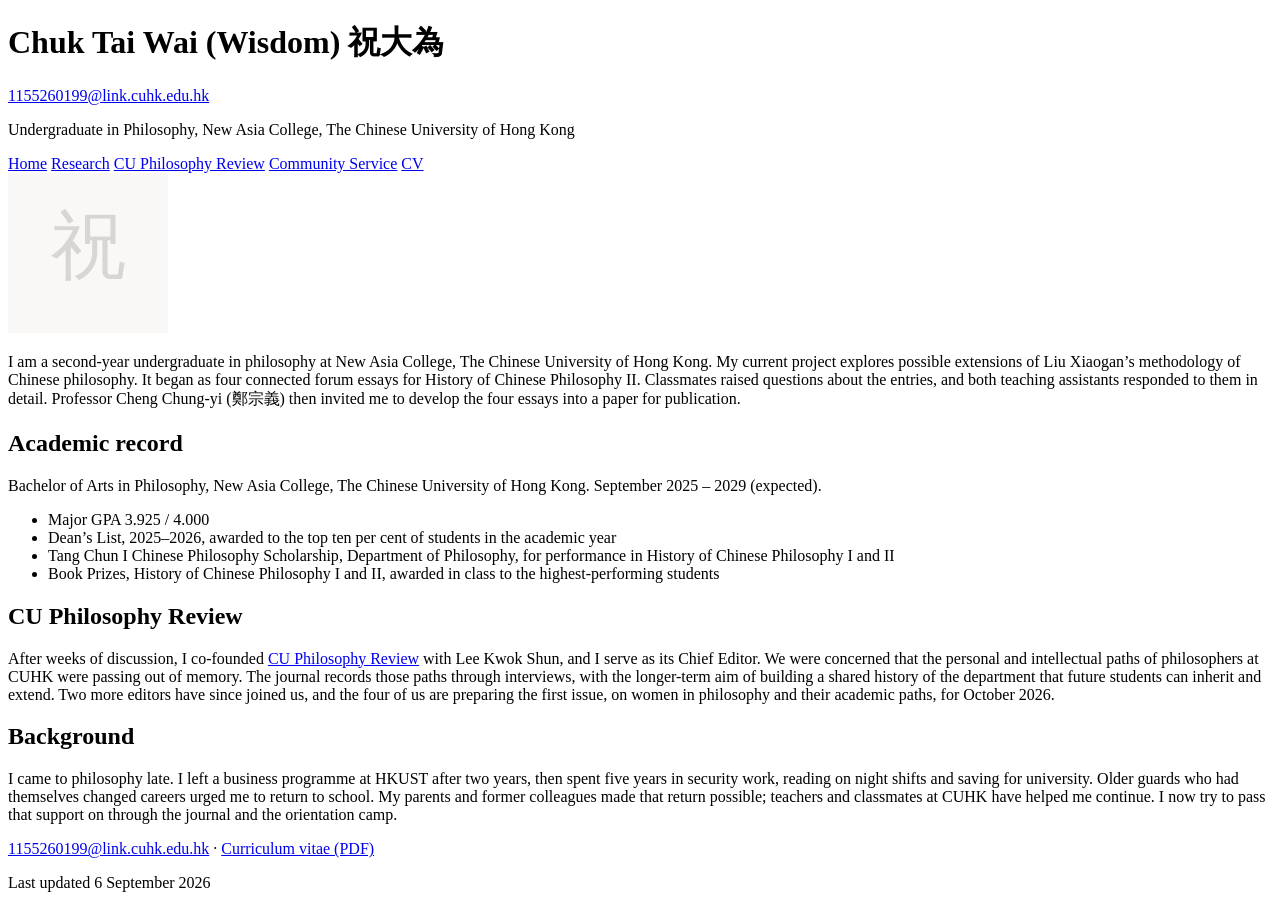
==== commit 4346f369: "Add files via upload" ====
--- a/research.html
+++ b/research.html
@@ -3,29 +3,44 @@
 <head>
 <meta charset="utf-8">
 <meta name="viewport" content="width=device-width, initial-scale=1">
-<title>Research | Chuk Tai Wai</title>
-<meta name="description" content="Work in progress by Chuk Tai Wai: the methodology of Chinese philosophy, Wang Bi on the Laozi, and a Laozian supplement to coexistence theory.">
+<title>Chuk Tai Wai (Wisdom) | Philosophy, CUHK</title>
+<meta name="description" content="Chuk Tai Wai (Wisdom) is a second-year philosophy undergraduate at CUHK, co-founder and Chief Editor of CU Philosophy Review.">
 <link rel="icon" href="favicon.svg" type="image/svg+xml">
 <link rel="stylesheet" href="style.css">
-<link rel="canonical" href="https://chuktaiwai.com/research.html">
+<link rel="canonical" href="https://chuktaiwai.com/">
 <meta property="og:type" content="website">
-<meta property="og:title" content="Research | Chuk Tai Wai">
-<meta property="og:description" content="Methodology of Chinese philosophy, Wang Bi on the Laozi, and New Confucian accounts of cultural continuity.">
-<meta property="og:url" content="https://chuktaiwai.com/research.html">
+<meta property="og:title" content="Chuk Tai Wai (Wisdom) | Philosophy, CUHK">
+<meta property="og:description" content="Philosophy undergraduate at CUHK; current work, academic record, and CU Philosophy Review.">
+<meta property="og:url" content="https://chuktaiwai.com/">
 <meta name="twitter:card" content="summary">
+<script type="application/ld+json">
+{
+  "@context": "https://schema.org",
+  "@type": "Person",
+  "name": "Chuk Tai Wai",
+  "alternateName": ["Wisdom Chuk", "祝大為"],
+  "url": "https://chuktaiwai.com/",
+  "email": "mailto:1155260199@link.cuhk.edu.hk",
+  "jobTitle": "Undergraduate student in philosophy",
+  "affiliation": {
+    "@type": "CollegeOrUniversity",
+    "name": "The Chinese University of Hong Kong"
+  }
+}
+</script>
 </head>
 <body>
 
 <header class="masthead">
   <div class="wrap">
     <div class="masthead-row">
-      <h1 class="name">Chuk Tai Wai <span class="zh">祝大為</span></h1>
+      <h1 class="name">Chuk Tai Wai (Wisdom) <span class="zh">祝大為</span></h1>
       <div class="masthead-contact"><a href="mailto:1155260199@link.cuhk.edu.hk">1155260199@link.cuhk.edu.hk</a></div>
     </div>
     <p class="role">Undergraduate in Philosophy, New Asia College, The Chinese University of Hong Kong</p>
     <nav class="menu" aria-label="Main">
-      <a href="index.html">Home</a>
-      <a href="research.html" aria-current="page">Research</a>
+      <a href="index.html" aria-current="page">Home</a>
+      <a href="research.html">Research</a>
       <a href="review.html">CU Philosophy Review</a>
       <a href="service.html">Community Service</a>
       <a href="files/Chuk-Tai-Wai-CV.pdf">CV</a>
@@ -36,73 +51,42 @@
 <main class="wrap">
 
   <section>
-    <h2>What I work on</h2>
-    <p class="lead">The question that guides my work came from six service-learning sessions at <a href="service.html">Chi Lin Nunnery</a>, where I saw how narrow a line of transmission can be. How does a community preserve what matters to it, and what can one build when transmission begins to fail?</p>
-    <p>Two projects follow from it at present. The first is methodological and asks how classical Chinese texts should be read, since a tradition survives partly through the way each generation interprets it. The second reads Tang Junyi (唐君毅) and Mou Zongsan (牟宗三), both honoured at the Chi Lin Spring Memorial I took part in, on what cultural continuity requires of individual moral cultivation.</p>
-  </section>
-
-  <section>
-    <h2>Work in progress</h2>
-
-    <!-- EDIT: add a new entry by copying one <div class="entry"> ... </div> block below. -->
-    <div class="entry">
-      <h3>Extending Liu Xiaogan&rsquo;s methodology of Chinese philosophy</h3>
-      <p class="meta">Working title. Paper in preparation, under the guidance of Professor Cheng Chung-yi (鄭宗義).</p>
-      <p>Liu Xiaogan (劉笑敢) sorts interpretive work in Chinese philosophy using a binary distinction. Reading Wang Bi&rsquo;s (王弼) commentary on the Laozi (老子), I found passages that the binary captures along one dimension and leaves undecided along another. The paper keeps Liu&rsquo;s distinction and adds a second axis so that those cases can be placed as well. The distinction remains his, and the paper asks how far it can be extended. The argument began as four connected essays written for History of Chinese Philosophy I and II, each extending the framework to a further case. Professor Cheng invited me in my first year to develop the four into a single paper for publication.</p>
-      <p class="item-note">Draft available on request.</p>
-    </div>
-
-    <div class="entry">
-      <h3>A Laozian supplement to coexistence theory</h3>
-      <p class="meta">Working title. Essay in revision.</p>
-      <p>Written in English for History of Chinese Philosophy II. The essay reconstructs Professor Cheng Chung-yi&rsquo;s published account of coexistence, then argues that resources in the Laozi (老子) extend that account in a direction it leaves open.</p>
-      <p class="item-note">Draft available on request.</p>
+    <div class="bio">
+      <!-- EDIT: replace images/portrait.svg with a real headshot, e.g. images/portrait.jpg -->
+      <img src="images/portrait.svg" alt="Chuk Tai Wai" width="160" height="160">
+      <div class="bio-text">
+        <p class="lead">I am a second-year undergraduate in philosophy at New Asia College, The Chinese University of Hong Kong. My current project explores possible extensions of Liu Xiaogan&rsquo;s methodology of Chinese philosophy. It began as four connected forum essays for History of Chinese Philosophy II. Classmates raised questions about the entries, and both teaching assistants responded to them in detail. Professor Cheng Chung-yi (鄭宗義) then invited me to develop the four essays into a paper for publication.</p>
+      </div>
     </div>
   </section>
 
   <section>
-    <h2>Interests</h2>
-    <ul class="compact">
-      <li>New Confucian philosophy, in particular Tang Junyi (唐君毅) and Mou Zongsan (牟宗三) on cultural continuity and moral cultivation</li>
-      <li>Methodology of Chinese philosophy and the interpretation of classical texts</li>
-      <li>Wei-Jin commentary, in particular Wang Bi (王弼) on the Laozi (老子)</li>
-      <li>How philosophical communities sustain themselves and pass work on</li>
+    <h2>Academic record</h2>
+    <p class="meta">Bachelor of Arts in Philosophy, New Asia College, The Chinese University of Hong Kong. September 2025 &ndash; 2029 (expected).</p>
+    <ul class="plain">
+      <li><span class="item-title">Major GPA 3.925 / 4.000</span></li>
+      <li><span class="item-title">Dean&rsquo;s List, 2025&ndash;2026</span>, awarded to the top ten per cent of students in the academic year</li>
+      <li><span class="item-title">Tang Chun I Chinese Philosophy Scholarship</span>, Department of Philosophy, for performance in History of Chinese Philosophy I and II</li>
+      <li><span class="item-title">Book Prizes, History of Chinese Philosophy I and II</span>, awarded in class to the highest-performing students</li>
     </ul>
   </section>
 
   <section>
-    <h2>Coursework</h2>
-    <p>Coursework in Chinese philosophy and in the core areas that support it. Grades appear in my <a href="files/Chuk-Tai-Wai-CV.pdf">CV</a>.</p>
-    <h3>Completed</h3>
-    <table>
-      <tbody>
-        <tr><td class="code">PHIL 2020</td><td>History of Chinese Philosophy I</td></tr>
-        <tr><td class="code">PHIL 2030</td><td>History of Chinese Philosophy II</td></tr>
-        <tr><td class="code">PHIL 2050</td><td>History of Western Philosophy II</td></tr>
-        <tr><td class="code">PHIL 2060</td><td>Philosophy and Human Conditions</td></tr>
-        <tr><td class="code">PHIL 1310</td><td>Logic</td></tr>
-        <tr><td class="code">PHIL 1110</td><td>Introduction to Philosophy</td></tr>
-        <tr><td class="code">GENA 1114</td><td>Service Learning, Chinese Culture</td></tr>
-        <tr><td class="code">UGFH 1000</td><td>In Dialogue with Humanity</td></tr>
-      </tbody>
-    </table>
-    <h3>Current, 2026&ndash;27 Term 1</h3>
-    <table>
-      <tbody>
-        <tr><td class="code">PHIL 4371</td><td>Seminar on Chinese Philosophy</td></tr>
-        <tr><td class="code">PHIL 3541</td><td>Topics in Ancient Chinese Philosophy</td></tr>
-        <tr><td class="code">PHIL 3211</td><td>Indian Buddhist Philosophy</td></tr>
-        <tr><td class="code">PHIL 3383</td><td>Philosophy of Death</td></tr>
-        <tr><td class="code">PHIL 2040</td><td>History of Western Philosophy I</td></tr>
-      </tbody>
-    </table>
+    <h2>CU Philosophy Review</h2>
+    <p>After weeks of discussion, I co-founded <a href="review.html">CU Philosophy Review</a> with Lee Kwok Shun, and I serve as its Chief Editor. We were concerned that the personal and intellectual paths of philosophers at CUHK were passing out of memory. The journal records those paths through interviews, with the longer-term aim of building a shared history of the department that future students can inherit and extend. Two more editors have since joined us, and the four of us are preparing the first issue, on women in philosophy and their academic paths, for October 2026.</p>
+  </section>
+
+  <section>
+    <h2>Background</h2>
+    <p>I came to philosophy late. I left a business programme at HKUST after two years, then spent five years in security work, reading on night shifts and saving for university. Older guards who had themselves changed careers urged me to return to school. My parents and former colleagues made that return possible; teachers and classmates at CUHK have helped me continue. I now try to pass that support on through the journal and the orientation camp.</p>
   </section>
 
 </main>
 
 <footer class="wrap">
   <p><a href="mailto:1155260199@link.cuhk.edu.hk">1155260199@link.cuhk.edu.hk</a> &middot; <a href="files/Chuk-Tai-Wai-CV.pdf">Curriculum vitae (PDF)</a></p>
-  <p>Last updated 4 September 2026</p>
+  <!-- EDIT: change this date whenever you update the site. -->
+  <p>Last updated 6 September 2026</p>
 </footer>
 
 </body>
--- a/style.css
+++ b/style.css
@@ -1,227 +1,76 @@
-:root {
-  --text: #2C2C2B;
-  --muted: #7D7A75;
-  --canvas: #FFFFFF;
-  --soft: #F9F8F7;
-  --border: #E6E5E3;
-  --accent: #2783DE;
-  --maxw: 760px;
-}
+<!DOCTYPE html>
+<html lang="en">
+<head>
+<meta charset="utf-8">
+<meta name="viewport" content="width=device-width, initial-scale=1">
+<title>CU Philosophy Review | Chuk Tai Wai</title>
+<meta name="description" content="CU Philosophy Review is a student-led project to build a shared history of the CUHK Philosophy Department.">
+<link rel="icon" href="favicon.svg" type="image/svg+xml">
+<link rel="stylesheet" href="style.css">
+<link rel="canonical" href="https://chuktaiwai.com/review.html">
+<meta property="og:type" content="website">
+<meta property="og:title" content="CU Philosophy Review | Chuk Tai Wai">
+<meta property="og:description" content="A student-led archive of the personal and intellectual paths within the CUHK Philosophy Department.">
+<meta property="og:url" content="https://chuktaiwai.com/review.html">
+<meta name="twitter:card" content="summary">
+</head>
+<body>
 
-@media (prefers-color-scheme: dark) {
-  :root {
-    --text: #FFFFFF;
-    --muted: rgba(255,255,255,0.65);
-    --canvas: #191919;
-    --soft: #202020;
-    --border: rgba(255,255,255,0.20);
-    --accent: #5E9FE8;
-  }
-}
+<header class="masthead">
+  <div class="wrap">
+    <div class="masthead-row">
+      <h1 class="name">Chuk Tai Wai (Wisdom) <span class="zh">祝大為</span></h1>
+      <div class="masthead-contact"><a href="mailto:1155260199@link.cuhk.edu.hk">1155260199@link.cuhk.edu.hk</a></div>
+    </div>
+    <p class="role">Undergraduate in Philosophy, New Asia College, The Chinese University of Hong Kong</p>
+    <nav class="menu" aria-label="Main">
+      <a href="index.html">Home</a>
+      <a href="research.html">Research</a>
+      <a href="review.html" aria-current="page">CU Philosophy Review</a>
+      <a href="service.html">Community Service</a>
+      <a href="files/Chuk-Tai-Wai-CV.pdf">CV</a>
+    </nav>
+  </div>
+</header>
 
-* { box-sizing: border-box; }
+<main class="wrap">
 
-html { -webkit-text-size-adjust: 100%; }
+  <section>
+    <h2>CU Philosophy Review</h2>
+    <p class="meta">Co-founder and Chief Editor, June 2026 to present. Department of Philosophy, The Chinese University of Hong Kong.</p>
+    <p class="lead">A department&rsquo;s shared history includes how its philosophers found their questions and arrived at the work they now do. Much of that history lives only in conversation. CU Philosophy Review records these paths while the people who lived them can still tell their stories. We hope this will help current and future students understand the community they inherit and continue its record.</p>
+    <p>I co-founded the journal with Lee Kwok Shun in June 2026 after weeks of discussion. Two more editors joined us while we were preparing the first issue, and the four of us now make editorial decisions together.</p>
+  </section>
 
-body {
-  margin: 0;
-  background: var(--canvas);
-  color: var(--text);
-  font-family: -apple-system, BlinkMacSystemFont, "Segoe UI", Roboto, Helvetica, Arial, sans-serif;
-  font-size: 16px;
-  line-height: 1.6;
-  -webkit-font-smoothing: antialiased;
-}
+  <section>
+    <h2>First issue</h2>
+    <p class="meta">Scheduled for October 2026.</p>
+    <p>We chose to dedicate the first issue to women in philosophy and their academic paths. Two philosophers in the department have generously agreed to share their experiences, and we are grateful for the time and trust they are giving us.</p>
+  </section>
 
-.wrap {
-  max-width: var(--maxw);
-  margin: 0 auto;
-  padding: 0 24px;
-}
+  <section>
+    <h2>How we work</h2>
+    <p>Before preparing an interview, we read the interviewee&rsquo;s published work, so that the questions begin from what they consider central.</p>
+    <p>A second editor reviews every set of questions before it is sent. After the conversation, the interviewee reviews and approves the written interview before publication. That way, each interviewee retains control over how their words appear.</p>
+  </section>
 
-a { color: var(--accent); text-decoration: none; }
-a:hover { text-decoration: underline; }
-a:focus-visible { outline: 2px solid var(--accent); outline-offset: 2px; border-radius: 2px; }
+  <section>
+    <h2>Editorial continuity</h2>
+    <p>Founding an initiative matters less than making it something others can inherit. I am preparing a first-year editor, whom I met while leading the orientation camp, to take on the journal&rsquo;s leadership when I graduate. The editors share responsibility for decisions while maintaining a consistent standard, so that the journal can outlive its founders as an archive that future students inherit and extend. I grew up in Wong Tai Sin without encountering philosophy; by preserving and sharing these paths, I hope the journal helps the next student there encounter it earlier.</p>
+  </section>
 
-/* Header */
+  <section>
+    <h2>Contributing</h2>
+    <p>Students interested in contributing to the journal&rsquo;s editorial work, and philosophers willing to be interviewed, are welcome to write to me at <a href="mailto:1155260199@link.cuhk.edu.hk">1155260199@link.cuhk.edu.hk</a>.</p>
+  </section>
 
-.masthead { padding: 48px 0 0; }
+</main>
 
-.masthead-row {
-  display: flex;
-  flex-wrap: wrap;
-  align-items: baseline;
-  justify-content: space-between;
-  gap: 8px 24px;
-}
+<footer class="wrap">
+  <p><a href="mailto:1155260199@link.cuhk.edu.hk">1155260199@link.cuhk.edu.hk</a> &middot; <a href="files/Chuk-Tai-Wai-CV.pdf">Curriculum vitae (PDF)</a></p>
+  <!-- EDIT: change this date whenever you update the site. -->
+  <p>Last updated 6 September 2026</p>
+</footer>
 
-.name {
-  font-family: Georgia, "Times New Roman", serif;
-  font-size: 34px;
-  line-height: 1.15;
-  font-weight: 400;
-  letter-spacing: -0.01em;
-  margin: 0;
-}
-
-.name .zh {
-  font-size: 0.62em;
-  color: var(--muted);
-  margin-left: 8px;
-  letter-spacing: 0.02em;
-  display: inline-block;
-  white-space: nowrap;
-}
-
-.masthead-contact {
-  font-size: 14px;
-  color: var(--muted);
-}
-
-.role {
-  margin: 12px 0 0;
-  color: var(--muted);
-  font-size: 15px;
-}
-
-/* Navigation */
-
-nav.menu {
-  margin-top: 24px;
-  padding-bottom: 16px;
-  border-bottom: 1px solid var(--border);
-  display: flex;
-  flex-wrap: wrap;
-  gap: 8px 24px;
-  font-size: 15px;
-}
-
-nav.menu a {
-  color: var(--text);
-  padding: 10px 0;
-  min-height: 44px;
-  display: inline-flex;
-  align-items: center;
-  border-bottom: 2px solid transparent;
-}
-
-nav.menu a:hover { text-decoration: none; border-bottom-color: var(--border); }
-nav.menu a[aria-current="page"] { border-bottom-color: var(--accent); }
-
-/* Sections */
-
-main { padding: 40px 0 0; }
-
-section { padding: 0 0 40px; }
-section + section { border-top: 1px solid var(--border); padding-top: 32px; }
-
-h2 {
-  font-family: Georgia, "Times New Roman", serif;
-  font-size: 22px;
-  font-weight: 400;
-  margin: 0 0 16px;
-}
-
-h3 {
-  font-size: 16px;
-  font-weight: 600;
-  margin: 24px 0 4px;
-}
-
-h3:first-of-type { margin-top: 0; }
-
-p { margin: 0 0 16px; }
-p:last-child { margin-bottom: 0; }
-
-.lead { font-size: 17px; }
-
-.meta { color: var(--muted); font-size: 14px; margin: 0 0 8px; }
-
-/* Bio row */
-
-.bio {
-  display: flex;
-  gap: 32px;
-  align-items: flex-start;
-}
-
-.bio img {
-  width: 160px;
-  height: 160px;
-  border-radius: 8px;
-  border: 1px solid var(--border);
-  background: var(--soft);
-  flex: 0 0 auto;
-}
-
-.bio-text { flex: 1 1 auto; min-width: 0; }
-
-@media (max-width: 560px) {
-  .bio { flex-direction: column; gap: 20px; }
-  .bio img { width: 128px; height: 128px; }
-  .name { font-size: 28px; }
-  .masthead { padding-top: 32px; }
-}
-
-/* Lists */
-
-ul.plain, ol.plain {
-  margin: 0;
-  padding: 0;
-  list-style: none;
-}
-
-ul.plain > li, ol.plain > li {
-  padding: 12px 0;
-  border-top: 1px solid var(--border);
-}
-
-ul.plain > li:first-child, ol.plain > li:first-child { border-top: 0; padding-top: 0; }
-
-.item-title { font-weight: 600; }
-.item-note { color: var(--muted); font-size: 14px; }
-
-ul.compact { margin: 0; padding-left: 20px; }
-ul.compact li { margin-bottom: 6px; }
-
-/* Callout for the work-in-progress entries */
-
-.entry { padding: 16px 0; border-top: 1px solid var(--border); }
-.entry:first-of-type { border-top: 0; padding-top: 0; }
-.entry h3 { margin-top: 0; }
-.entry p { margin-bottom: 8px; }
-
-/* Course table */
-
-table {
-  width: 100%;
-  border-collapse: collapse;
-  font-size: 15px;
-}
-
-th, td {
-  text-align: left;
-  padding: 8px 12px 8px 0;
-  border-bottom: 1px solid var(--border);
-  vertical-align: top;
-}
-
-th { font-weight: 600; color: var(--muted); font-size: 14px; }
-td.code { white-space: nowrap; color: var(--muted); }
-
-/* Footer */
-
-footer {
-  border-top: 1px solid var(--border);
-  margin-top: 8px;
-  padding: 24px 0 64px;
-  color: var(--muted);
-  font-size: 14px;
-}
-
-footer p { margin: 0 0 4px; }
-
-@media print {
-  nav.menu, footer { display: none; }
-  body { font-size: 11pt; color: #000; background: #fff; }
-}
+</body>
+</html>
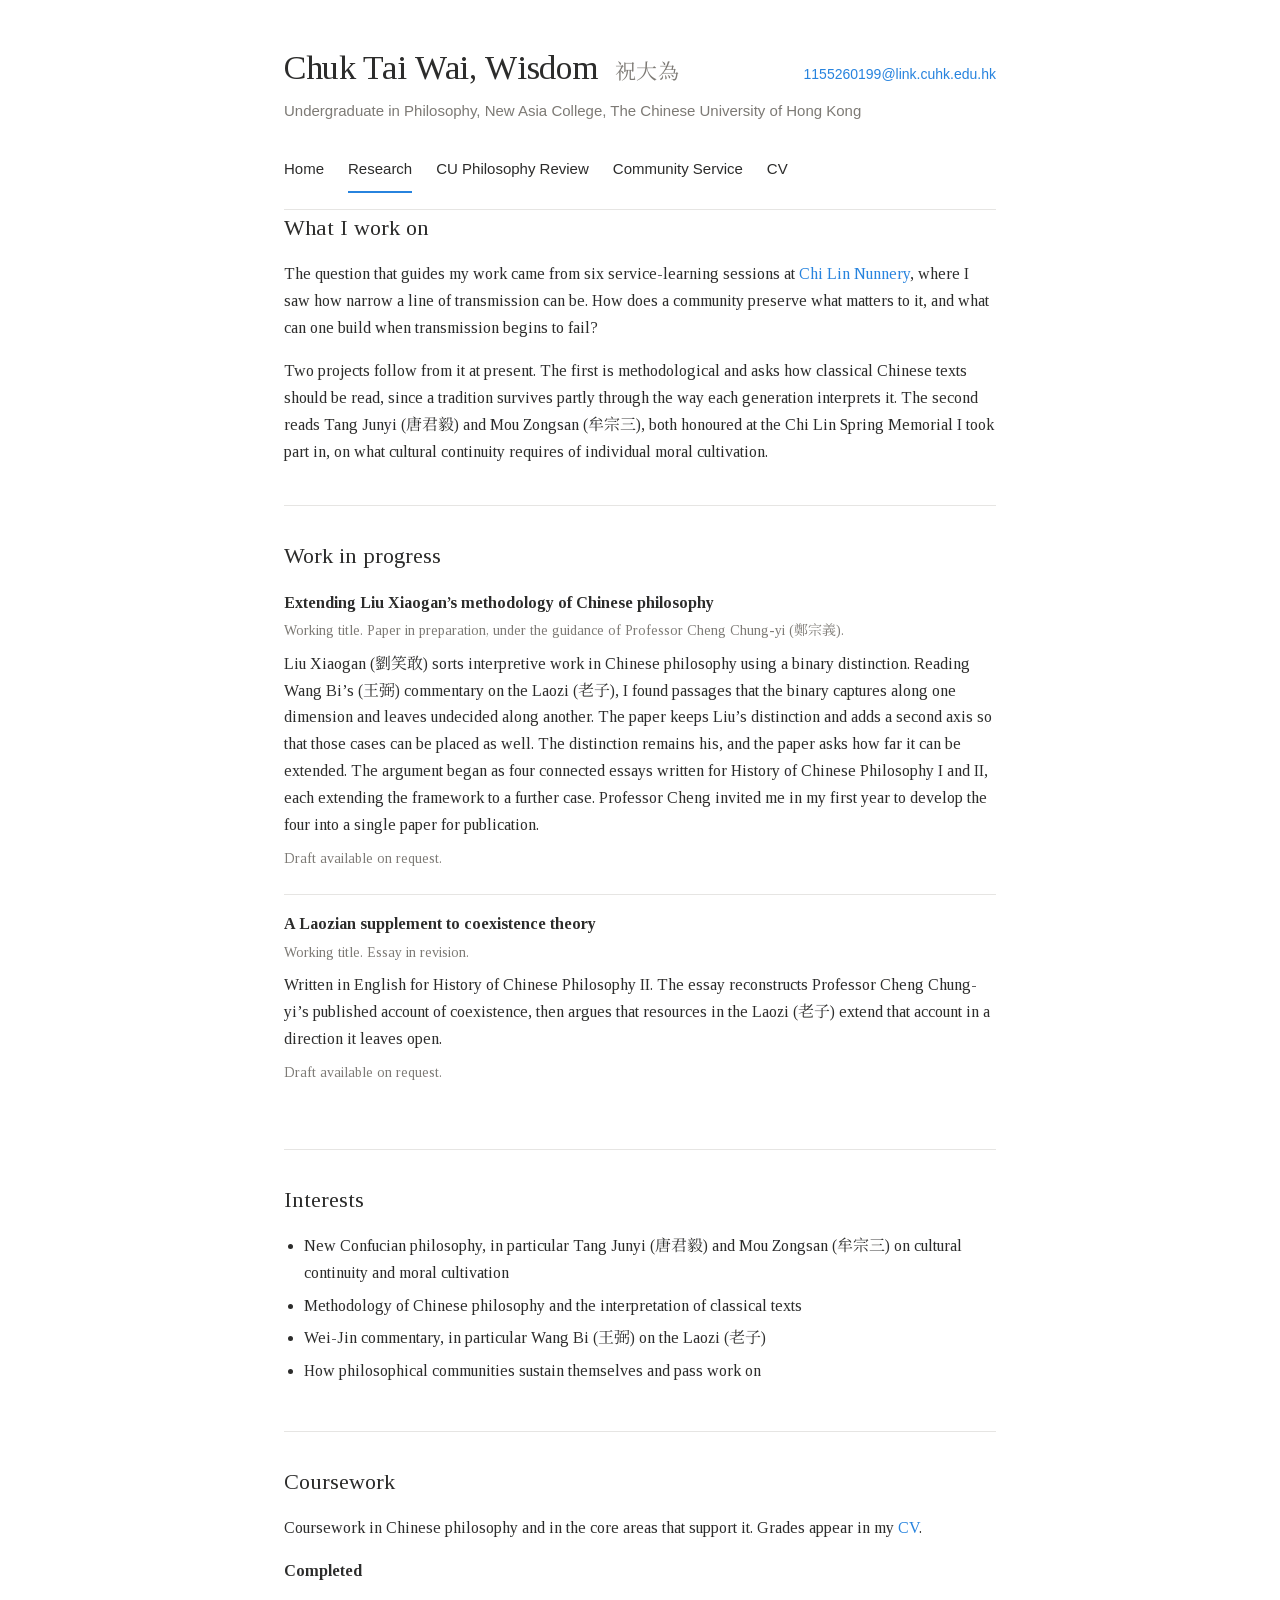
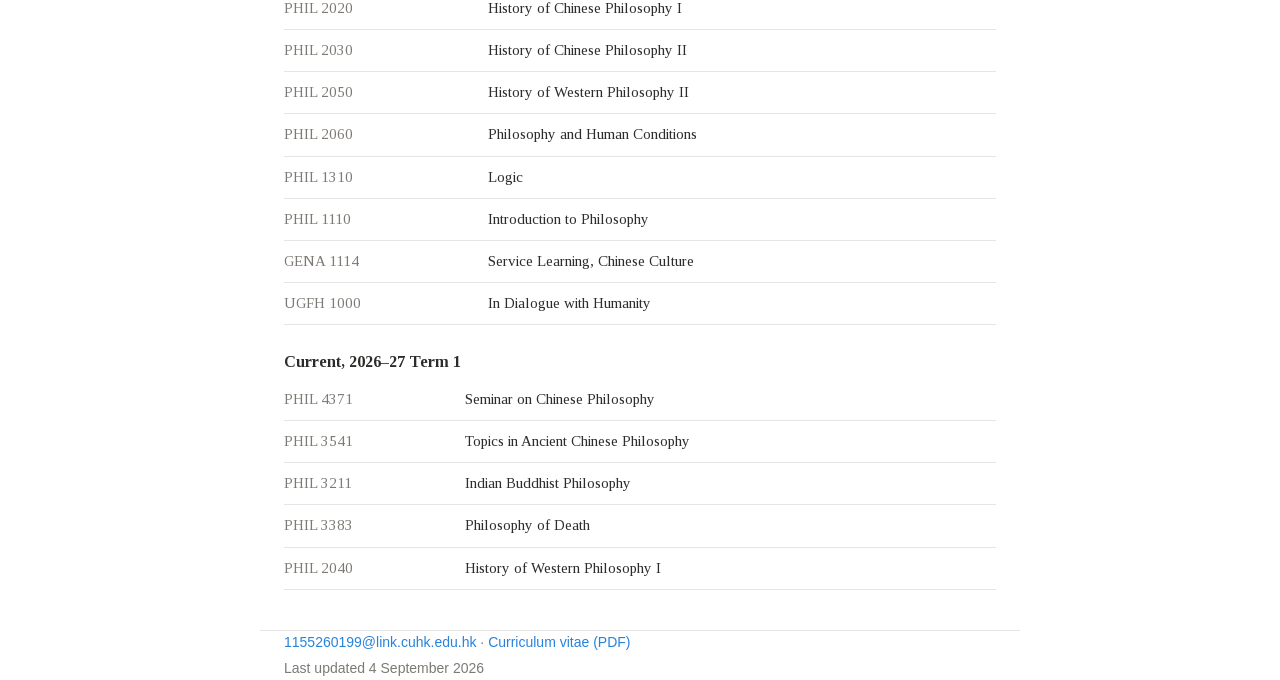
==== commit b4774de1: "1" ====
--- a/research.html
+++ b/research.html
@@ -3,44 +3,29 @@
 <head>
 <meta charset="utf-8">
 <meta name="viewport" content="width=device-width, initial-scale=1">
-<title>Chuk Tai Wai (Wisdom) | Philosophy, CUHK</title>
-<meta name="description" content="Chuk Tai Wai (Wisdom) is a second-year philosophy undergraduate at CUHK, co-founder and Chief Editor of CU Philosophy Review.">
+<title>Research | Chuk Tai Wai</title>
+<meta name="description" content="Work in progress by Chuk Tai Wai: the methodology of Chinese philosophy, Wang Bi on the Laozi, and a Laozian supplement to coexistence theory.">
 <link rel="icon" href="favicon.svg" type="image/svg+xml">
 <link rel="stylesheet" href="style.css">
-<link rel="canonical" href="https://chuktaiwai.com/">
+<link rel="canonical" href="https://chuktaiwai.com/research.html">
 <meta property="og:type" content="website">
-<meta property="og:title" content="Chuk Tai Wai (Wisdom) | Philosophy, CUHK">
-<meta property="og:description" content="Philosophy undergraduate at CUHK; current work, academic record, and CU Philosophy Review.">
-<meta property="og:url" content="https://chuktaiwai.com/">
+<meta property="og:title" content="Research | Chuk Tai Wai">
+<meta property="og:description" content="Methodology of Chinese philosophy, Wang Bi on the Laozi, and New Confucian accounts of cultural continuity.">
+<meta property="og:url" content="https://chuktaiwai.com/research.html">
 <meta name="twitter:card" content="summary">
-<script type="application/ld+json">
-{
-  "@context": "https://schema.org",
-  "@type": "Person",
-  "name": "Chuk Tai Wai",
-  "alternateName": ["Wisdom Chuk", "祝大為"],
-  "url": "https://chuktaiwai.com/",
-  "email": "mailto:1155260199@link.cuhk.edu.hk",
-  "jobTitle": "Undergraduate student in philosophy",
-  "affiliation": {
-    "@type": "CollegeOrUniversity",
-    "name": "The Chinese University of Hong Kong"
-  }
-}
-</script>
 </head>
 <body>
 
 <header class="masthead">
   <div class="wrap">
     <div class="masthead-row">
-      <h1 class="name">Chuk Tai Wai (Wisdom) <span class="zh">祝大為</span></h1>
+      <h1 class="name">Chuk Tai Wai, Wisdom <span class="zh">祝大為</span></h1>
       <div class="masthead-contact"><a href="mailto:1155260199@link.cuhk.edu.hk">1155260199@link.cuhk.edu.hk</a></div>
     </div>
     <p class="role">Undergraduate in Philosophy, New Asia College, The Chinese University of Hong Kong</p>
     <nav class="menu" aria-label="Main">
-      <a href="index.html" aria-current="page">Home</a>
-      <a href="research.html">Research</a>
+      <a href="index.html">Home</a>
+      <a href="research.html" aria-current="page">Research</a>
       <a href="review.html">CU Philosophy Review</a>
       <a href="service.html">Community Service</a>
       <a href="files/Chuk-Tai-Wai-CV.pdf">CV</a>
@@ -51,42 +36,73 @@
 <main class="wrap">
 
   <section>
-    <div class="bio">
-      <!-- EDIT: replace images/portrait.svg with a real headshot, e.g. images/portrait.jpg -->
-      <img src="images/portrait.svg" alt="Chuk Tai Wai" width="160" height="160">
-      <div class="bio-text">
-        <p class="lead">I am a second-year undergraduate in philosophy at New Asia College, The Chinese University of Hong Kong. My current project explores possible extensions of Liu Xiaogan&rsquo;s methodology of Chinese philosophy. It began as four connected forum essays for History of Chinese Philosophy II. Classmates raised questions about the entries, and both teaching assistants responded to them in detail. Professor Cheng Chung-yi (鄭宗義) then invited me to develop the four essays into a paper for publication.</p>
-      </div>
+    <h2>What I work on</h2>
+    <p class="lead">The question that guides my work came from six service-learning sessions at <a href="service.html">Chi Lin Nunnery</a>, where I saw how narrow a line of transmission can be. How does a community preserve what matters to it, and what can one build when transmission begins to fail?</p>
+    <p>Two projects follow from it at present. The first is methodological and asks how classical Chinese texts should be read, since a tradition survives partly through the way each generation interprets it. The second reads Tang Junyi (唐君毅) and Mou Zongsan (牟宗三), both honoured at the Chi Lin Spring Memorial I took part in, on what cultural continuity requires of individual moral cultivation.</p>
+  </section>
+
+  <section>
+    <h2>Work in progress</h2>
+
+    <!-- EDIT: add a new entry by copying one <div class="entry"> ... </div> block below. -->
+    <div class="entry">
+      <h3>Extending Liu Xiaogan&rsquo;s methodology of Chinese philosophy</h3>
+      <p class="meta">Working title. Paper in preparation, under the guidance of Professor Cheng Chung-yi (鄭宗義).</p>
+      <p>Liu Xiaogan (劉笑敢) sorts interpretive work in Chinese philosophy using a binary distinction. Reading Wang Bi&rsquo;s (王弼) commentary on the Laozi (老子), I found passages that the binary captures along one dimension and leaves undecided along another. The paper keeps Liu&rsquo;s distinction and adds a second axis so that those cases can be placed as well. The distinction remains his, and the paper asks how far it can be extended. The argument began as four connected essays written for History of Chinese Philosophy I and II, each extending the framework to a further case. Professor Cheng invited me in my first year to develop the four into a single paper for publication.</p>
+      <p class="item-note">Draft available on request.</p>
+    </div>
+
+    <div class="entry">
+      <h3>A Laozian supplement to coexistence theory</h3>
+      <p class="meta">Working title. Essay in revision.</p>
+      <p>Written in English for History of Chinese Philosophy II. The essay reconstructs Professor Cheng Chung-yi&rsquo;s published account of coexistence, then argues that resources in the Laozi (老子) extend that account in a direction it leaves open.</p>
+      <p class="item-note">Draft available on request.</p>
     </div>
   </section>
 
   <section>
-    <h2>Academic record</h2>
-    <p class="meta">Bachelor of Arts in Philosophy, New Asia College, The Chinese University of Hong Kong. September 2025 &ndash; 2029 (expected).</p>
-    <ul class="plain">
-      <li><span class="item-title">Major GPA 3.925 / 4.000</span></li>
-      <li><span class="item-title">Dean&rsquo;s List, 2025&ndash;2026</span>, awarded to the top ten per cent of students in the academic year</li>
-      <li><span class="item-title">Tang Chun I Chinese Philosophy Scholarship</span>, Department of Philosophy, for performance in History of Chinese Philosophy I and II</li>
-      <li><span class="item-title">Book Prizes, History of Chinese Philosophy I and II</span>, awarded in class to the highest-performing students</li>
+    <h2>Interests</h2>
+    <ul class="compact">
+      <li>New Confucian philosophy, in particular Tang Junyi (唐君毅) and Mou Zongsan (牟宗三) on cultural continuity and moral cultivation</li>
+      <li>Methodology of Chinese philosophy and the interpretation of classical texts</li>
+      <li>Wei-Jin commentary, in particular Wang Bi (王弼) on the Laozi (老子)</li>
+      <li>How philosophical communities sustain themselves and pass work on</li>
     </ul>
   </section>
 
   <section>
-    <h2>CU Philosophy Review</h2>
-    <p>After weeks of discussion, I co-founded <a href="review.html">CU Philosophy Review</a> with Lee Kwok Shun, and I serve as its Chief Editor. We were concerned that the personal and intellectual paths of philosophers at CUHK were passing out of memory. The journal records those paths through interviews, with the longer-term aim of building a shared history of the department that future students can inherit and extend. Two more editors have since joined us, and the four of us are preparing the first issue, on women in philosophy and their academic paths, for October 2026.</p>
-  </section>
-
-  <section>
-    <h2>Background</h2>
-    <p>I came to philosophy late. I left a business programme at HKUST after two years, then spent five years in security work, reading on night shifts and saving for university. Older guards who had themselves changed careers urged me to return to school. My parents and former colleagues made that return possible; teachers and classmates at CUHK have helped me continue. I now try to pass that support on through the journal and the orientation camp.</p>
+    <h2>Coursework</h2>
+    <p>Coursework in Chinese philosophy and in the core areas that support it. Grades appear in my <a href="files/Chuk-Tai-Wai-CV.pdf">CV</a>.</p>
+    <h3>Completed</h3>
+    <table>
+      <tbody>
+        <tr><td class="code">PHIL 2020</td><td>History of Chinese Philosophy I</td></tr>
+        <tr><td class="code">PHIL 2030</td><td>History of Chinese Philosophy II</td></tr>
+        <tr><td class="code">PHIL 2050</td><td>History of Western Philosophy II</td></tr>
+        <tr><td class="code">PHIL 2060</td><td>Philosophy and Human Conditions</td></tr>
+        <tr><td class="code">PHIL 1310</td><td>Logic</td></tr>
+        <tr><td class="code">PHIL 1110</td><td>Introduction to Philosophy</td></tr>
+        <tr><td class="code">GENA 1114</td><td>Service Learning, Chinese Culture</td></tr>
+        <tr><td class="code">UGFH 1000</td><td>In Dialogue with Humanity</td></tr>
+      </tbody>
+    </table>
+    <h3>Current, 2026&ndash;27 Term 1</h3>
+    <table>
+      <tbody>
+        <tr><td class="code">PHIL 4371</td><td>Seminar on Chinese Philosophy</td></tr>
+        <tr><td class="code">PHIL 3541</td><td>Topics in Ancient Chinese Philosophy</td></tr>
+        <tr><td class="code">PHIL 3211</td><td>Indian Buddhist Philosophy</td></tr>
+        <tr><td class="code">PHIL 3383</td><td>Philosophy of Death</td></tr>
+        <tr><td class="code">PHIL 2040</td><td>History of Western Philosophy I</td></tr>
+      </tbody>
+    </table>
   </section>
 
 </main>
 
 <footer class="wrap">
   <p><a href="mailto:1155260199@link.cuhk.edu.hk">1155260199@link.cuhk.edu.hk</a> &middot; <a href="files/Chuk-Tai-Wai-CV.pdf">Curriculum vitae (PDF)</a></p>
-  <!-- EDIT: change this date whenever you update the site. -->
-  <p>Last updated 6 September 2026</p>
+  <p>Last updated 4 September 2026</p>
 </footer>
 
 </body>
--- a/style.css
+++ b/style.css
@@ -1,76 +1,352 @@
-<!DOCTYPE html>
-<html lang="en">
-<head>
-<meta charset="utf-8">
-<meta name="viewport" content="width=device-width, initial-scale=1">
-<title>CU Philosophy Review | Chuk Tai Wai</title>
-<meta name="description" content="CU Philosophy Review is a student-led project to build a shared history of the CUHK Philosophy Department.">
-<link rel="icon" href="favicon.svg" type="image/svg+xml">
-<link rel="stylesheet" href="style.css">
-<link rel="canonical" href="https://chuktaiwai.com/review.html">
-<meta property="og:type" content="website">
-<meta property="og:title" content="CU Philosophy Review | Chuk Tai Wai">
-<meta property="og:description" content="A student-led archive of the personal and intellectual paths within the CUHK Philosophy Department.">
-<meta property="og:url" content="https://chuktaiwai.com/review.html">
-<meta name="twitter:card" content="summary">
-</head>
-<body>
-
-<header class="masthead">
-  <div class="wrap">
-    <div class="masthead-row">
-      <h1 class="name">Chuk Tai Wai (Wisdom) <span class="zh">祝大為</span></h1>
-      <div class="masthead-contact"><a href="mailto:1155260199@link.cuhk.edu.hk">1155260199@link.cuhk.edu.hk</a></div>
-    </div>
-    <p class="role">Undergraduate in Philosophy, New Asia College, The Chinese University of Hong Kong</p>
-    <nav class="menu" aria-label="Main">
-      <a href="index.html">Home</a>
-      <a href="research.html">Research</a>
-      <a href="review.html" aria-current="page">CU Philosophy Review</a>
-      <a href="service.html">Community Service</a>
-      <a href="files/Chuk-Tai-Wai-CV.pdf">CV</a>
-    </nav>
-  </div>
-</header>
-
-<main class="wrap">
-
-  <section>
-    <h2>CU Philosophy Review</h2>
-    <p class="meta">Co-founder and Chief Editor, June 2026 to present. Department of Philosophy, The Chinese University of Hong Kong.</p>
-    <p class="lead">A department&rsquo;s shared history includes how its philosophers found their questions and arrived at the work they now do. Much of that history lives only in conversation. CU Philosophy Review records these paths while the people who lived them can still tell their stories. We hope this will help current and future students understand the community they inherit and continue its record.</p>
-    <p>I co-founded the journal with Lee Kwok Shun in June 2026 after weeks of discussion. Two more editors joined us while we were preparing the first issue, and the four of us now make editorial decisions together.</p>
-  </section>
-
-  <section>
-    <h2>First issue</h2>
-    <p class="meta">Scheduled for October 2026.</p>
-    <p>We chose to dedicate the first issue to women in philosophy and their academic paths. Two philosophers in the department have generously agreed to share their experiences, and we are grateful for the time and trust they are giving us.</p>
-  </section>
-
-  <section>
-    <h2>How we work</h2>
-    <p>Before preparing an interview, we read the interviewee&rsquo;s published work, so that the questions begin from what they consider central.</p>
-    <p>A second editor reviews every set of questions before it is sent. After the conversation, the interviewee reviews and approves the written interview before publication. That way, each interviewee retains control over how their words appear.</p>
-  </section>
-
-  <section>
-    <h2>Editorial continuity</h2>
-    <p>Founding an initiative matters less than making it something others can inherit. I am preparing a first-year editor, whom I met while leading the orientation camp, to take on the journal&rsquo;s leadership when I graduate. The editors share responsibility for decisions while maintaining a consistent standard, so that the journal can outlive its founders as an archive that future students inherit and extend. I grew up in Wong Tai Sin without encountering philosophy; by preserving and sharing these paths, I hope the journal helps the next student there encounter it earlier.</p>
-  </section>
-
-  <section>
-    <h2>Contributing</h2>
-    <p>Students interested in contributing to the journal&rsquo;s editorial work, and philosophers willing to be interviewed, are welcome to write to me at <a href="mailto:1155260199@link.cuhk.edu.hk">1155260199@link.cuhk.edu.hk</a>.</p>
-  </section>
-
-</main>
-
-<footer class="wrap">
-  <p><a href="mailto:1155260199@link.cuhk.edu.hk">1155260199@link.cuhk.edu.hk</a> &middot; <a href="files/Chuk-Tai-Wai-CV.pdf">Curriculum vitae (PDF)</a></p>
-  <!-- EDIT: change this date whenever you update the site. -->
-  <p>Last updated 6 September 2026</p>
-</footer>
-
-</body>
-</html>
+@font-face {
+  font-family: "Campbook Latin";
+  src: url("fonts/campbook-latin-regular.woff") format("woff");
+  font-weight: 400;
+  font-style: normal;
+  font-display: swap;
+}
+
+@font-face {
+  font-family: "Campbook Latin";
+  src: url("fonts/campbook-latin-bold.woff") format("woff");
+  font-weight: 700;
+  font-style: normal;
+  font-display: swap;
+}
+
+@font-face {
+  font-family: "Campbook Latin";
+  src: url("fonts/campbook-latin-italic.woff") format("woff");
+  font-weight: 400;
+  font-style: italic;
+  font-display: swap;
+}
+
+@font-face {
+  font-family: "Campbook CJK";
+  src: url("fonts/noto-serif-tc-regular.woff") format("woff");
+  font-weight: 400;
+  font-style: normal;
+  font-display: swap;
+}
+
+@font-face {
+  font-family: "Campbook CJK";
+  src: url("fonts/noto-serif-tc-bold.woff") format("woff");
+  font-weight: 700;
+  font-style: normal;
+  font-display: swap;
+}
+
+:root {
+  --reading-font: "Campbook Latin", "Campbook CJK", "Iowan Old Style", "Palatino Linotype", Georgia, "Times New Roman", serif;
+  --text: #2C2C2B;
+  --muted: #7D7A75;
+  --canvas: #FFFFFF;
+  --soft: #F9F8F7;
+  --border: #E6E5E3;
+  --accent: #2783DE;
+  --maxw: 760px;
+}
+
+@media (prefers-color-scheme: dark) {
+  :root {
+    --text: #FFFFFF;
+    --muted: rgba(255,255,255,0.65);
+    --canvas: #191919;
+    --soft: #202020;
+    --border: rgba(255,255,255,0.20);
+    --accent: #5E9FE8;
+  }
+}
+
+* { box-sizing: border-box; }
+
+html { -webkit-text-size-adjust: 100%; }
+
+body {
+  margin: 0;
+  background: var(--canvas);
+  color: var(--text);
+  font-family: -apple-system, BlinkMacSystemFont, "Segoe UI", Roboto, Helvetica, Arial, sans-serif;
+  font-size: 16px;
+  line-height: 1.6;
+  -webkit-font-smoothing: antialiased;
+}
+
+.wrap {
+  max-width: var(--maxw);
+  margin: 0 auto;
+  padding: 0 24px;
+}
+
+a { color: var(--accent); text-decoration: none; }
+a:hover { text-decoration: underline; }
+a:focus-visible { outline: 2px solid var(--accent); outline-offset: 2px; border-radius: 2px; }
+
+/* Header */
+
+.masthead { padding: 48px 0 0; }
+
+.masthead-row {
+  display: flex;
+  flex-wrap: wrap;
+  align-items: baseline;
+  justify-content: space-between;
+  gap: 8px 24px;
+}
+
+.name {
+  font-family: var(--reading-font);
+  font-size: 34px;
+  line-height: 1.15;
+  font-weight: 400;
+  letter-spacing: -0.01em;
+  margin: 0;
+}
+
+.name .zh {
+  font-size: 0.62em;
+  color: var(--muted);
+  margin-left: 8px;
+  letter-spacing: 0.02em;
+  display: inline-block;
+  white-space: nowrap;
+}
+
+.masthead-contact {
+  font-size: 14px;
+  color: var(--muted);
+}
+
+.role {
+  margin: 12px 0 0;
+  color: var(--muted);
+  font-size: 15px;
+}
+
+/* Navigation */
+
+nav.menu {
+  margin-top: 24px;
+  padding-bottom: 16px;
+  border-bottom: 1px solid var(--border);
+  display: flex;
+  flex-wrap: wrap;
+  gap: 8px 24px;
+  font-size: 15px;
+}
+
+nav.menu a {
+  color: var(--text);
+  padding: 10px 0;
+  min-height: 44px;
+  display: inline-flex;
+  align-items: center;
+  border-bottom: 2px solid transparent;
+}
+
+nav.menu a:hover { text-decoration: none; border-bottom-color: var(--border); }
+nav.menu a[aria-current="page"] { border-bottom-color: var(--accent); }
+
+/* Sections */
+
+main { padding: 40px 0 0; }
+
+section { padding: 0 0 40px; }
+section + section { border-top: 1px solid var(--border); padding-top: 32px; }
+
+h2 {
+  font-family: var(--reading-font);
+  font-size: 22px;
+  font-weight: 400;
+  margin: 0 0 16px;
+}
+
+h3 {
+  font-family: var(--reading-font);
+  font-size: 16px;
+  font-weight: 600;
+  margin: 24px 0 4px;
+}
+
+h3:first-of-type { margin-top: 0; }
+
+p { margin: 0 0 16px; }
+p:last-child { margin-bottom: 0; }
+
+main p,
+main li,
+main td {
+  font-family: var(--reading-font);
+  line-height: 1.68;
+}
+
+.lead { font-size: inherit; }
+
+.meta { color: var(--muted); font-size: 14px; margin: 0 0 8px; }
+
+/* Bio row */
+
+.bio {
+  display: flex;
+  gap: 32px;
+  align-items: flex-start;
+}
+
+.bio img {
+  width: 160px;
+  height: 160px;
+  border-radius: 8px;
+  border: 1px solid var(--border);
+  background: var(--soft);
+  flex: 0 0 auto;
+}
+
+.bio-text { flex: 1 1 auto; min-width: 0; }
+
+@media (max-width: 560px) {
+  .bio { flex-direction: column; gap: 20px; }
+  .bio img { width: 128px; height: 128px; }
+  .name { font-size: 28px; }
+  .masthead { padding-top: 32px; }
+}
+
+/* Lists */
+
+ul.plain, ol.plain {
+  margin: 0;
+  padding: 0;
+  list-style: none;
+}
+
+ul.plain > li, ol.plain > li {
+  padding: 12px 0;
+  border-top: 1px solid var(--border);
+}
+
+ul.plain > li:first-child, ol.plain > li:first-child { border-top: 0; padding-top: 0; }
+
+.item-title { font-weight: 600; }
+.item-note { color: var(--muted); font-size: 14px; }
+
+ul.compact { margin: 0; padding-left: 20px; }
+ul.compact li { margin-bottom: 6px; }
+
+/* Callout for the work-in-progress entries */
+
+.entry { padding: 16px 0; border-top: 1px solid var(--border); }
+.entry:first-of-type { border-top: 0; padding-top: 0; }
+.entry h3 { margin-top: 0; }
+.entry p { margin-bottom: 8px; }
+
+/* Course table */
+
+table {
+  width: 100%;
+  border-collapse: collapse;
+  font-size: 15px;
+}
+
+th, td {
+  text-align: left;
+  padding: 8px 12px 8px 0;
+  border-bottom: 1px solid var(--border);
+  vertical-align: top;
+}
+
+th { font-weight: 600; color: var(--muted); font-size: 14px; }
+td.code { white-space: nowrap; color: var(--muted); }
+
+/* Footer */
+
+footer {
+  border-top: 1px solid var(--border);
+  margin-top: 8px;
+  padding: 24px 0 64px;
+  color: var(--muted);
+  font-size: 14px;
+}
+
+footer p { margin: 0 0 4px; }
+
+@media print {
+  nav.menu, footer { display: none; }
+  body { font-size: 11pt; color: #000; background: #fff; }
+}
+
+
+/* Bilingual resource controls */
+.resource-note {
+  margin: 20px 0 24px;
+  padding: 14px 16px;
+  border-left: 3px solid var(--accent);
+  background: var(--soft);
+  color: var(--muted);
+  font-size: 14px;
+}
+
+.resource-panel {
+  margin: 18px 0 4px;
+  border: 1px solid var(--border);
+  border-radius: 10px;
+  overflow: hidden;
+  background: var(--soft);
+}
+
+.resource-panel.compact { margin: 12px 0 18px; }
+
+.resource-row {
+  display: flex;
+  align-items: center;
+  justify-content: space-between;
+  gap: 14px 24px;
+  padding: 13px 14px;
+}
+
+.resource-row + .resource-row { border-top: 1px solid var(--border); }
+
+.resource-language {
+  min-width: 132px;
+  font-weight: 600;
+  line-height: 1.25;
+}
+
+.resource-language small {
+  display: block;
+  margin-top: 3px;
+  color: var(--muted);
+  font-size: 12px;
+  font-weight: 400;
+}
+
+.resource-actions {
+  display: flex;
+  flex-wrap: wrap;
+  justify-content: flex-end;
+  gap: 8px;
+}
+
+.resource-actions a {
+  display: inline-flex;
+  min-height: 36px;
+  align-items: center;
+  padding: 6px 10px;
+  border: 1px solid var(--border);
+  border-radius: 6px;
+  background: var(--canvas);
+  font-size: 13px;
+  font-weight: 600;
+  white-space: nowrap;
+}
+
+.resource-actions a:hover {
+  text-decoration: none;
+  border-color: var(--accent);
+}
+
+@media (max-width: 560px) {
+  .resource-row { align-items: flex-start; flex-direction: column; }
+  .resource-actions { justify-content: flex-start; }
+  .resource-actions a { min-height: 42px; }
+}
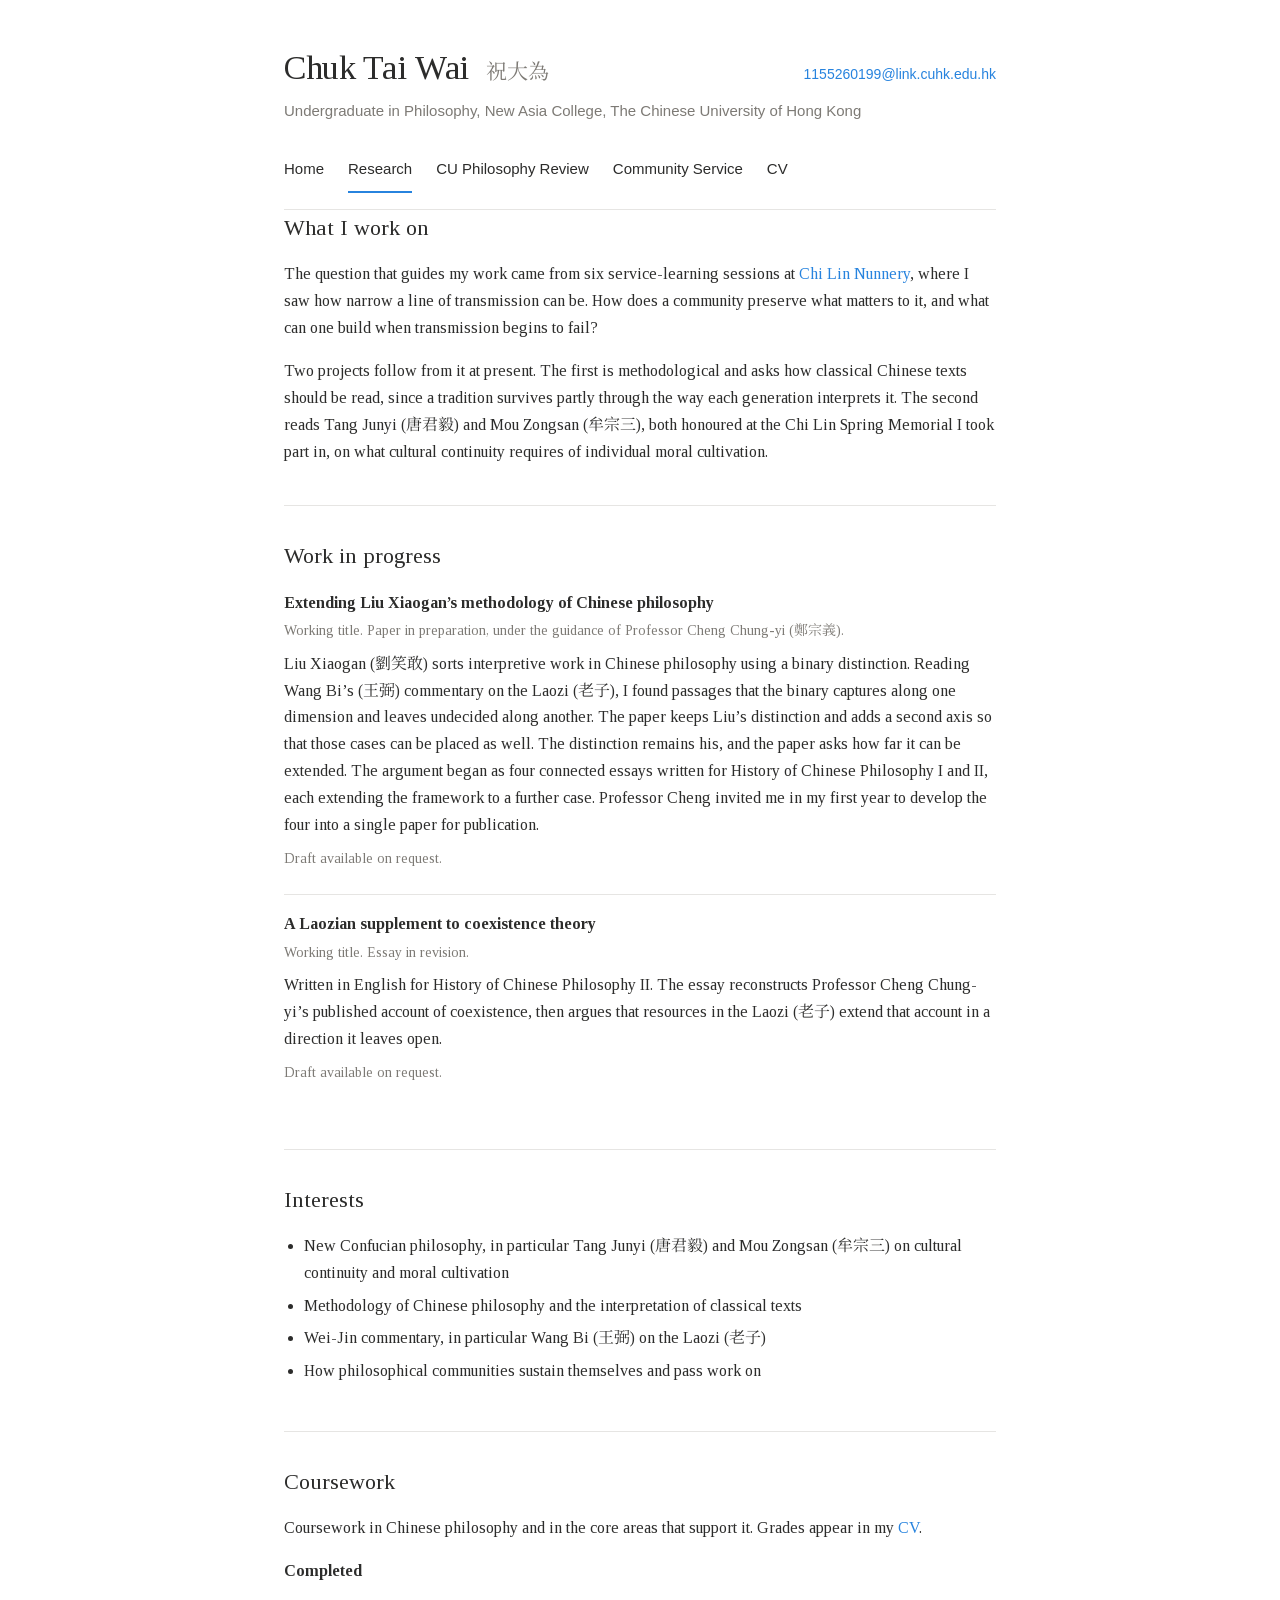
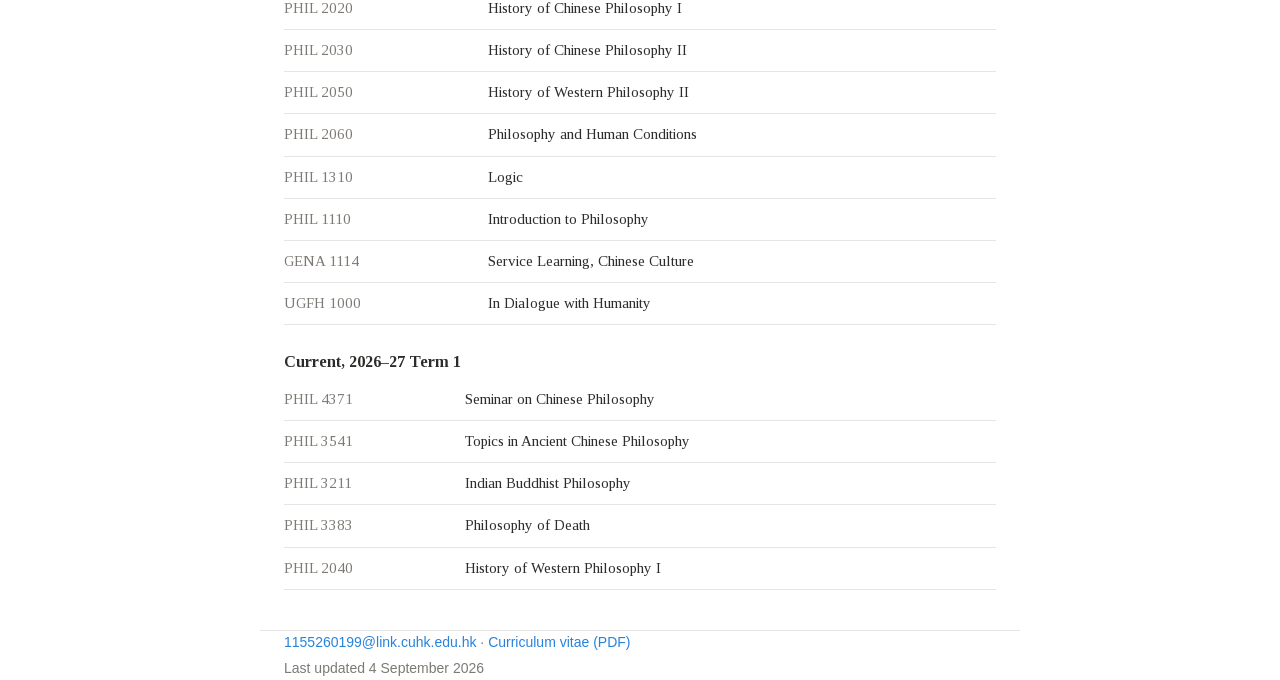
==== commit d22f8e49: "Remove 'Wisdom' from the name header" ====
--- a/research.html
+++ b/research.html
@@ -19,7 +19,7 @@
 <header class="masthead">
   <div class="wrap">
     <div class="masthead-row">
-      <h1 class="name">Chuk Tai Wai, Wisdom <span class="zh">祝大為</span></h1>
+      <h1 class="name">Chuk Tai Wai <span class="zh">祝大為</span></h1>
       <div class="masthead-contact"><a href="mailto:1155260199@link.cuhk.edu.hk">1155260199@link.cuhk.edu.hk</a></div>
     </div>
     <p class="role">Undergraduate in Philosophy, New Asia College, The Chinese University of Hong Kong</p>
